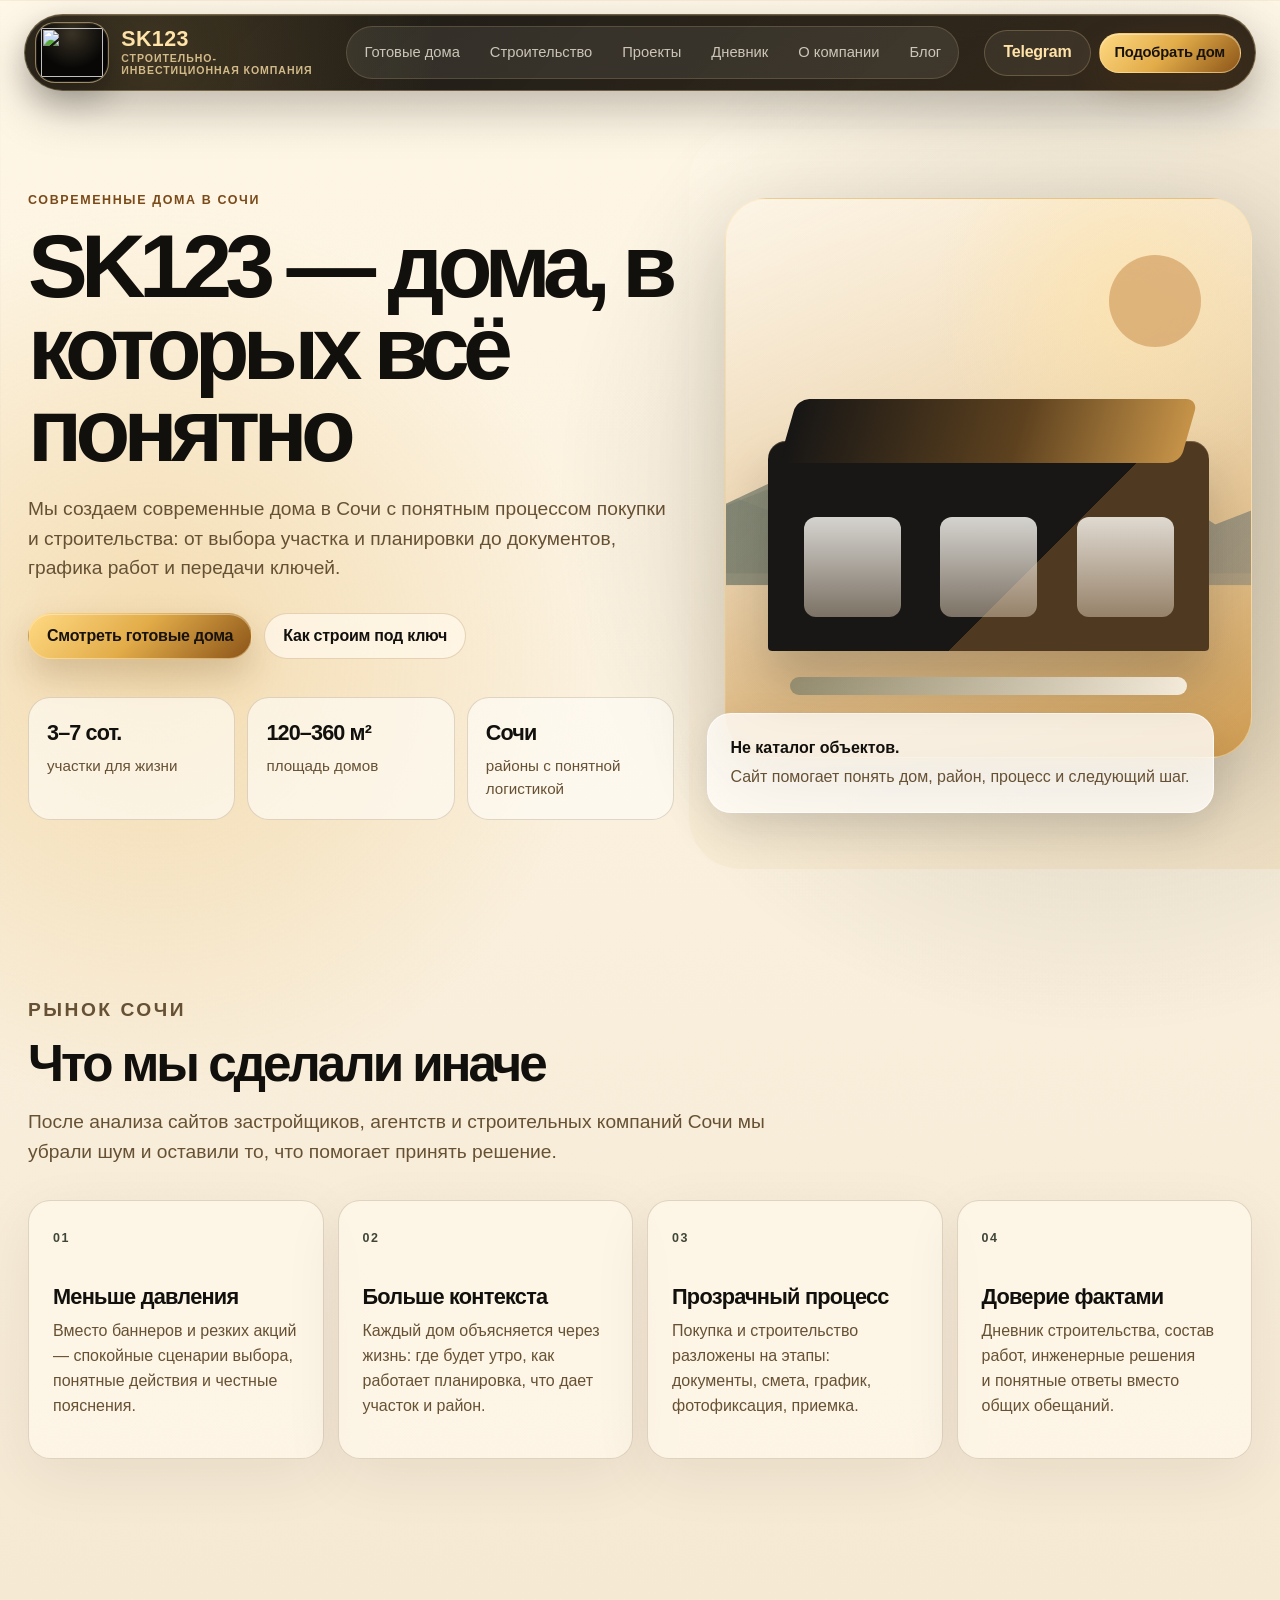
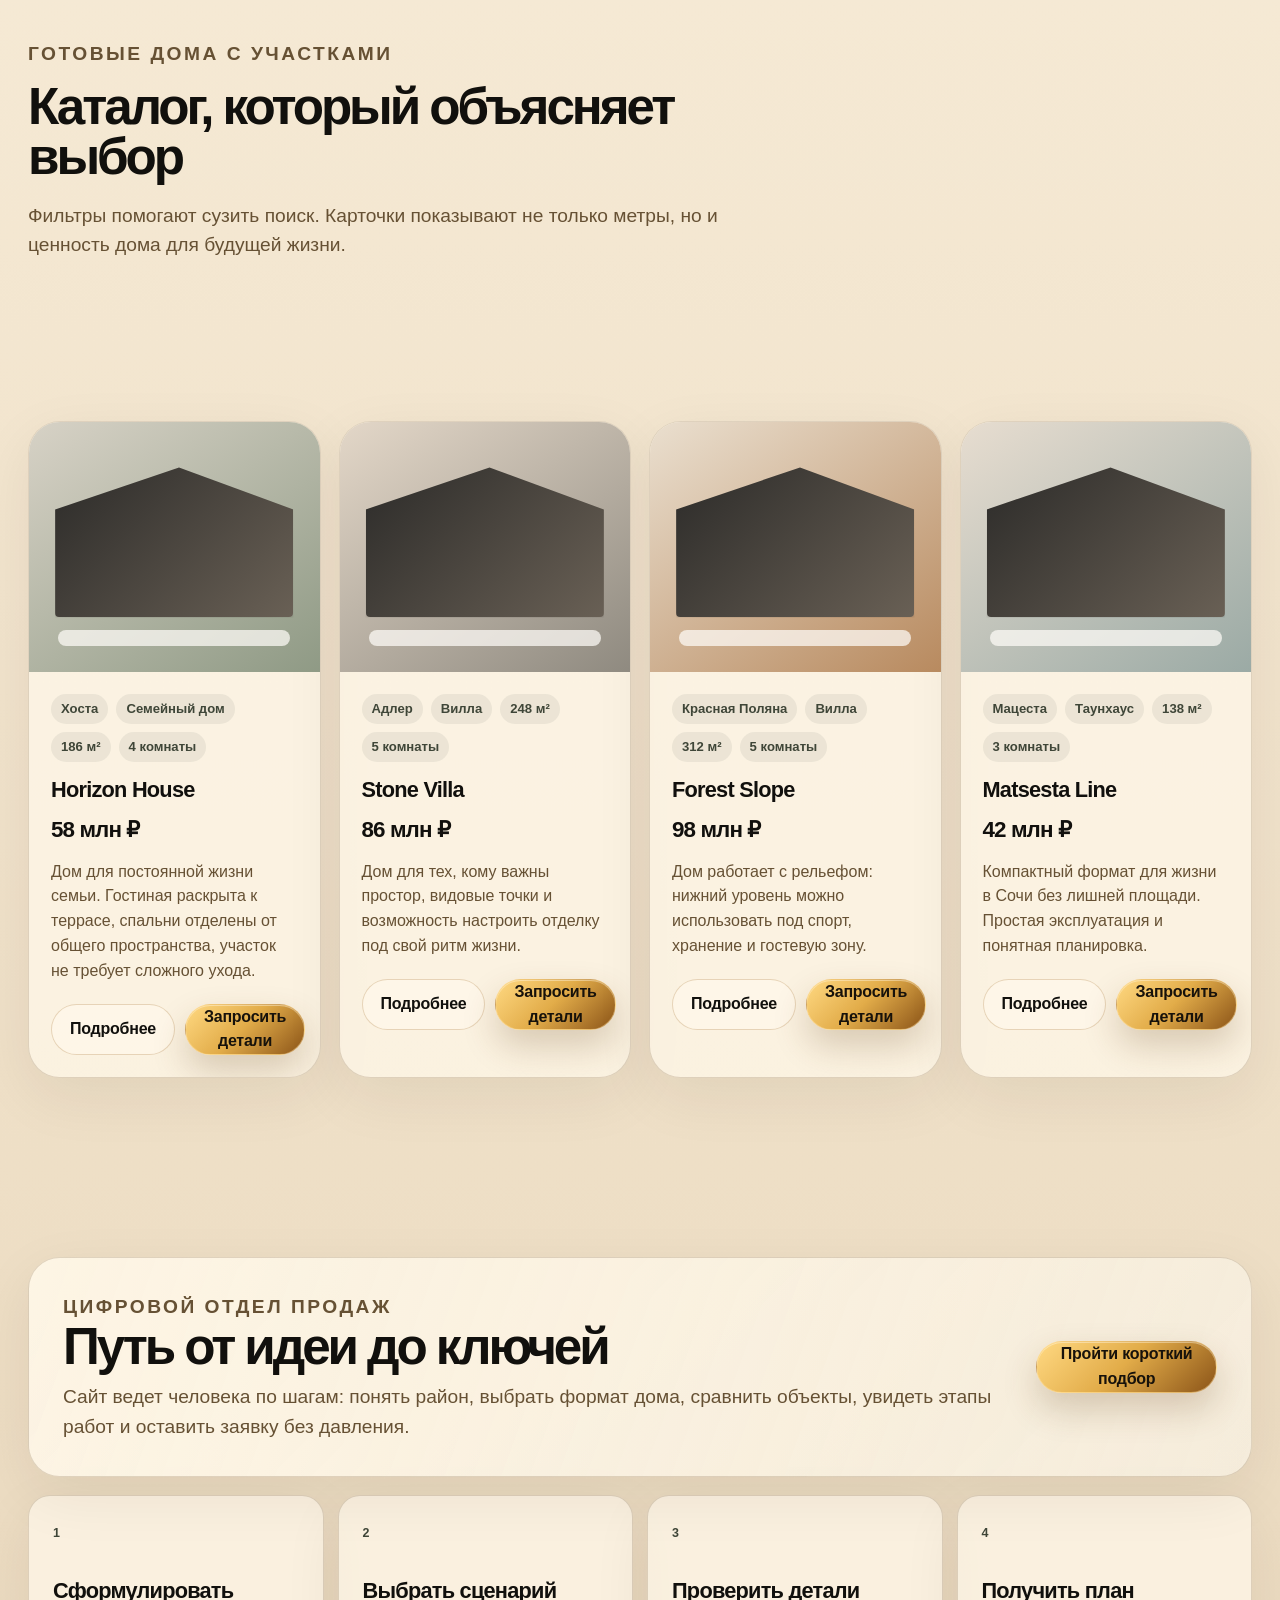
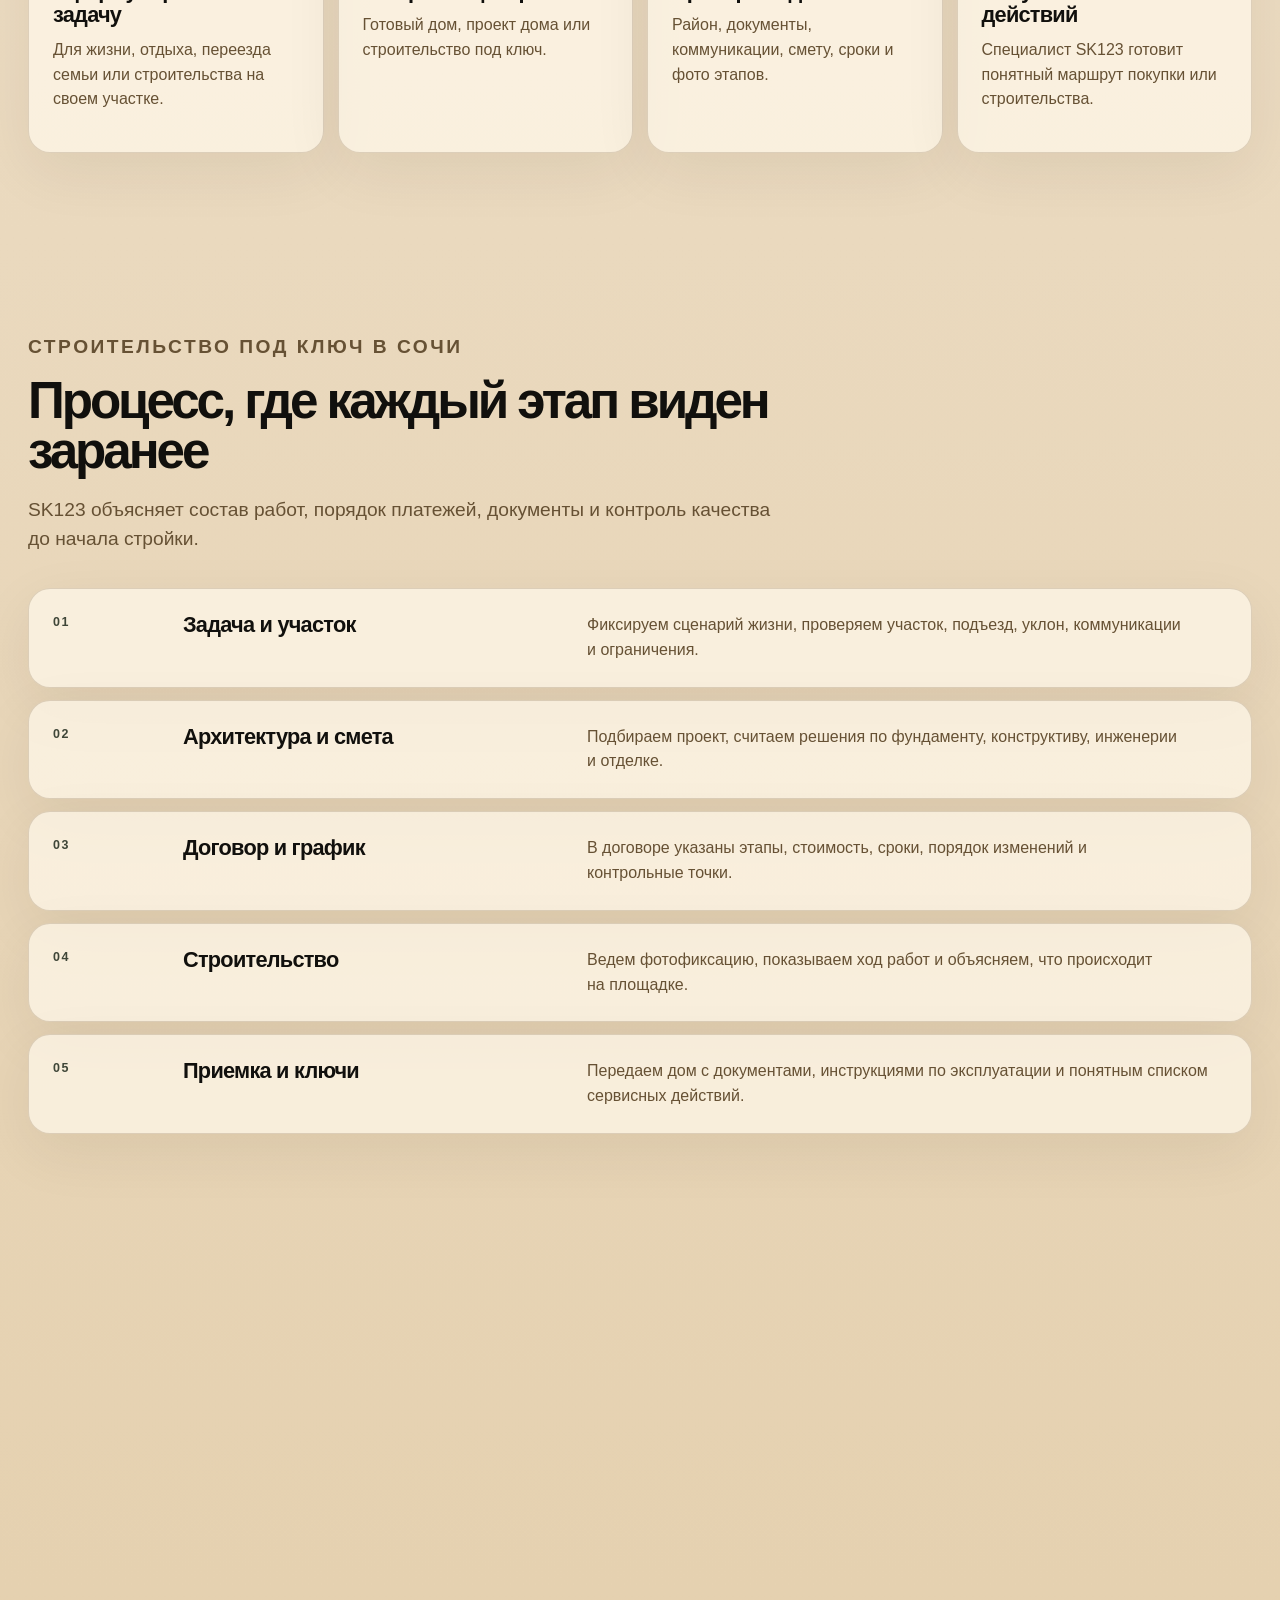
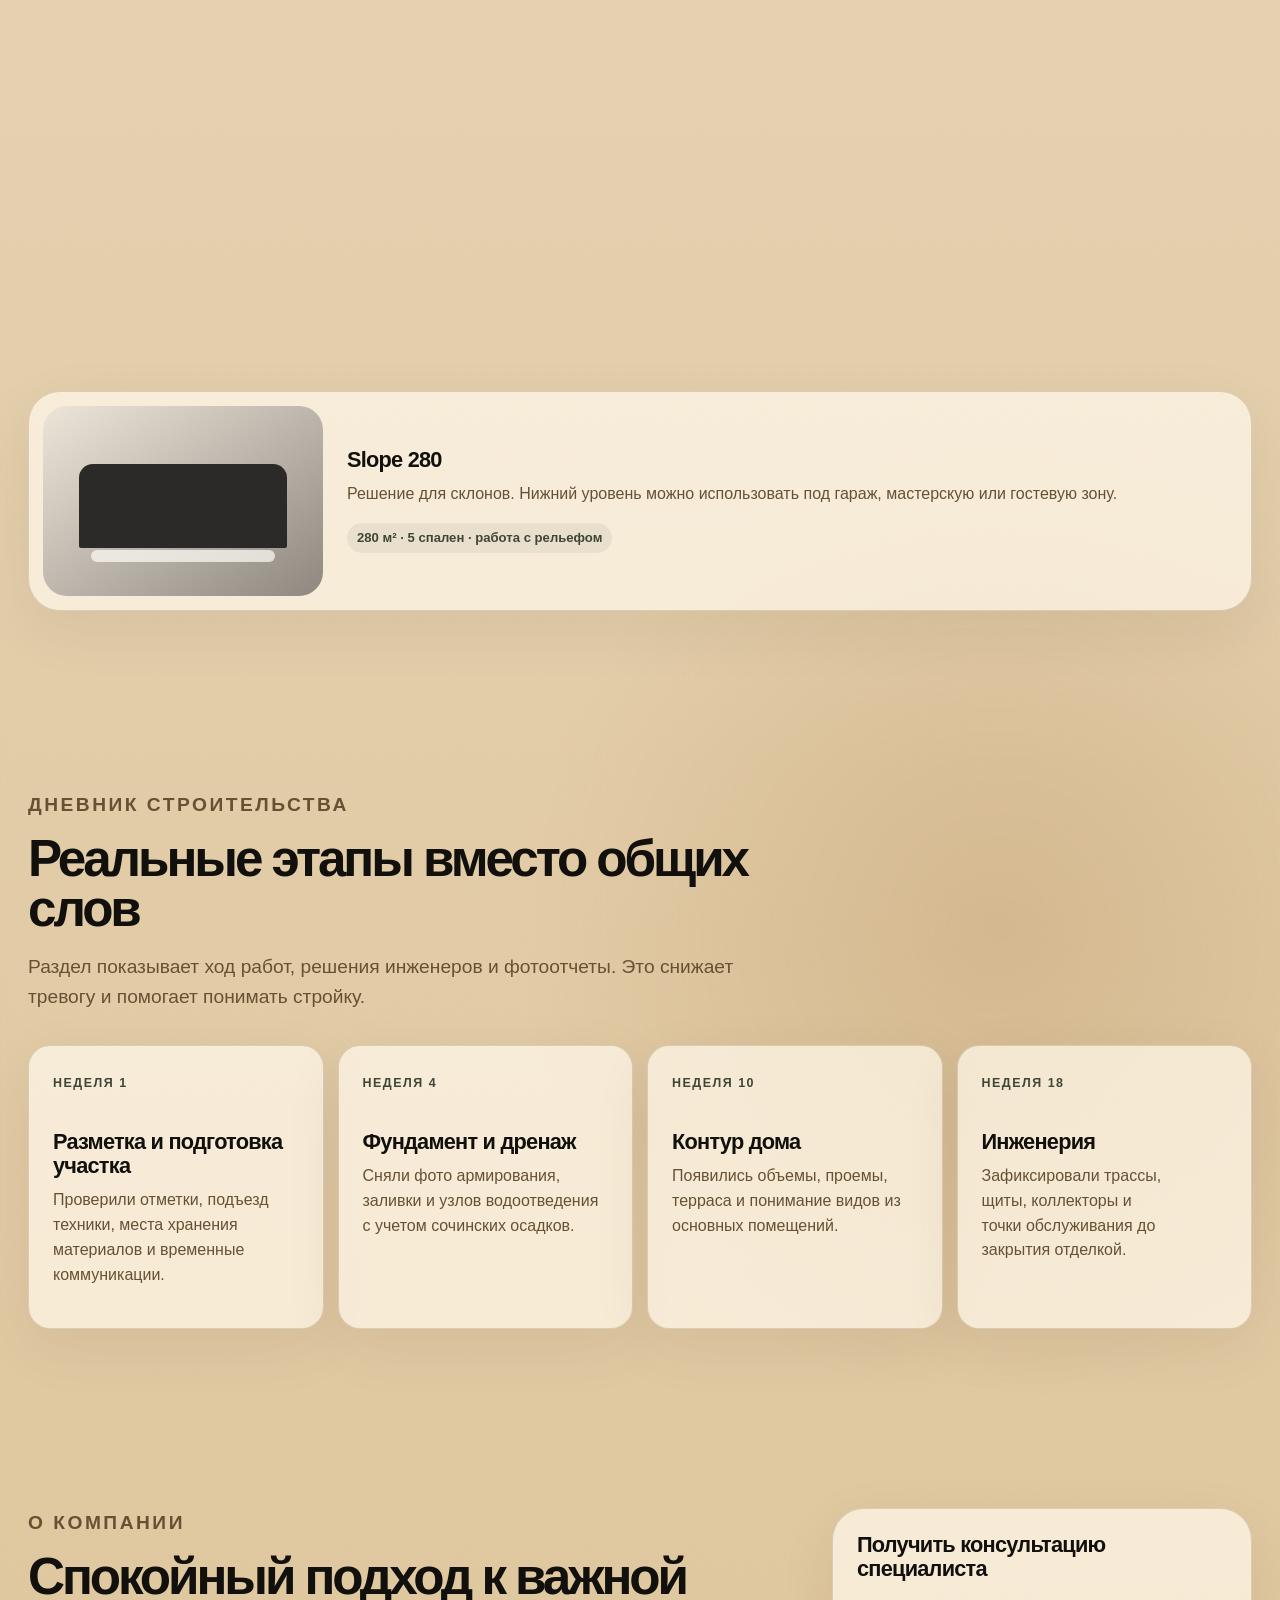
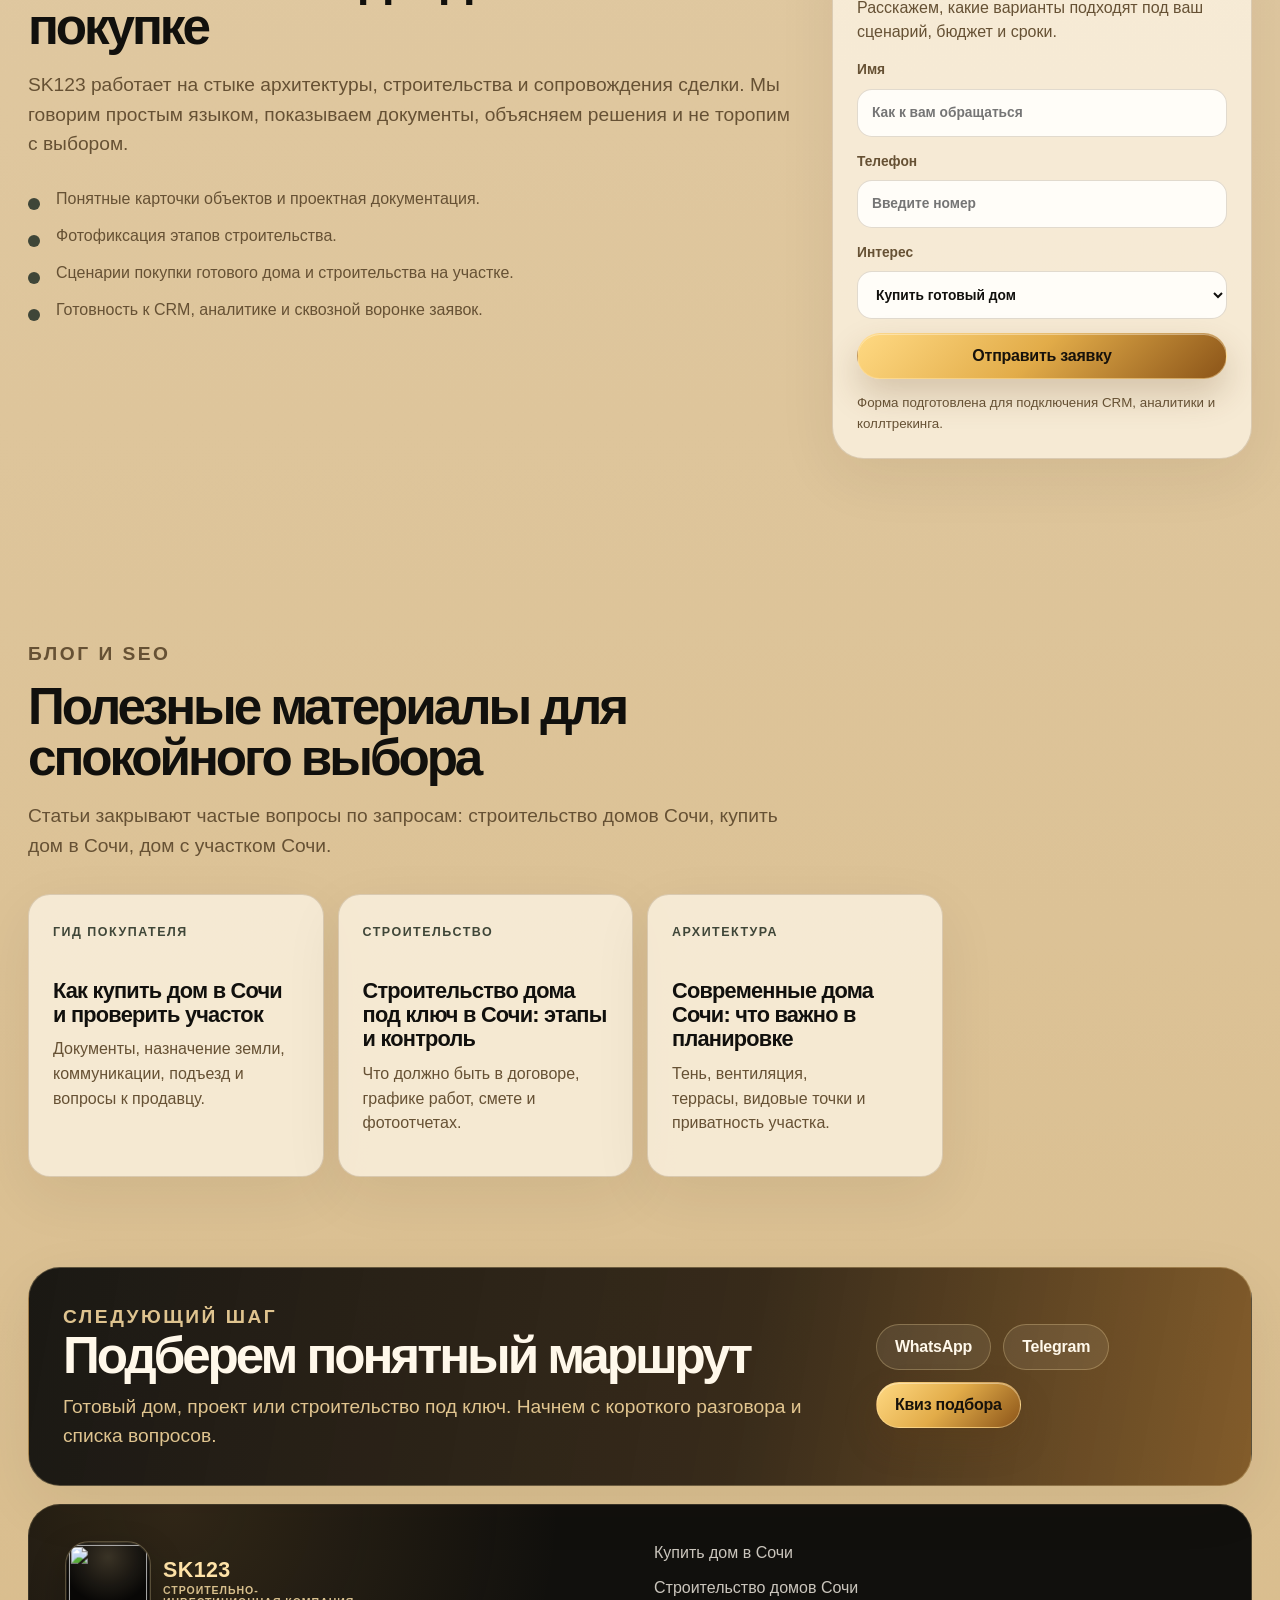
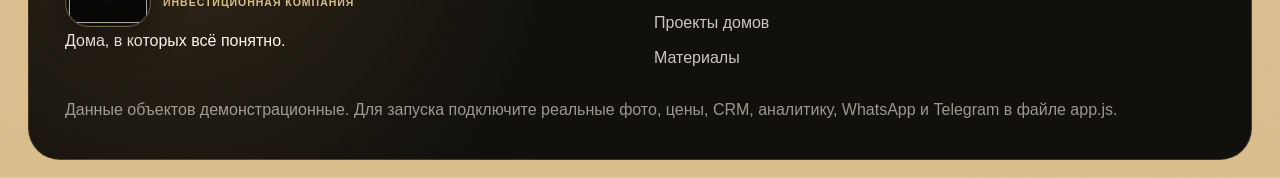
==== index.html @ 0e8cb78a "Add files via upload" ====
<!doctype html>
<html lang="ru">
<head>
  <meta charset="utf-8">
  <meta name="viewport" content="width=device-width, initial-scale=1">
  <title>SK123 — современные дома в Сочи, готовые дома с участками и строительство под ключ</title>
  <meta name="description" content="SK123 создает современные дома в Сочи с понятным процессом покупки и строительства. Готовые дома с участками, строительство домов под ключ, проекты домов и дневник строительства.">
  <meta name="keywords" content="строительство домов Сочи, купить дом в Сочи, дом с участком Сочи, строительство дома под ключ Сочи, современные дома Сочи">
  <meta name="robots" content="index, follow">
  <meta property="og:title" content="SK123 — дома, в которых всё понятно">
  <meta property="og:description" content="Современные дома в Сочи. Понятный выбор, спокойная покупка, прозрачное строительство.">
  <meta property="og:type" content="website">
  <meta name="theme-color" content="#f4f0e9">
  <link rel="stylesheet" href="./styles.css">
  <script type="application/ld+json">
    {
      "@context": "https://schema.org",
      "@type": "HomeAndConstructionBusiness",
      "name": "SK123",
      "description": "Современные дома в Сочи, готовые дома с участками и строительство под ключ.",
      "areaServed": "Сочи",
      "serviceType": ["строительство домов под ключ", "продажа готовых домов", "проектирование домов"],
      "url": ""
    }
  </script>
</head>
<body>
  <a class="skip-link" href="#main">Перейти к содержанию</a>

  <header class="site-header" data-elevate>
    <a class="brand" href="#top" aria-label="SK123 главная">
      <span class="brand-logo-wrap" aria-hidden="true">
        <img class="brand-logo" src="./assets/sk123-brand-logo.jpg" alt="">
      </span>
      <span class="brand-copy">
        <span class="brand-name">SK123</span>
        <span class="brand-text">Строительно-инвестиционная компания</span>
      </span>
    </a>
    <nav class="main-nav" aria-label="Главная навигация">
      <a href="#catalog">Готовые дома</a>
      <a href="#build">Строительство</a>
      <a href="#projects">Проекты</a>
      <a href="#diary">Дневник</a>
      <a href="#about">О компании</a>
      <a href="#blog">Блог</a>
    </nav>
    <div class="header-actions">
      <button class="ghost-btn" data-contact="telegram" type="button">Telegram</button>
      <button class="primary-btn small" data-open-quiz type="button">Подобрать дом</button>
      <button class="menu-btn" type="button" aria-label="Открыть меню" aria-expanded="false">Меню</button>
    </div>
  </header>

  <main id="main">
    <section class="hero" id="top">
      <div class="hero-copy reveal">
        <p class="eyebrow">Современные дома в Сочи</p>
        <h1>SK123 — дома, в которых всё понятно</h1>
        <p class="hero-lead">Мы создаем современные дома в Сочи с понятным процессом покупки и строительства: от выбора участка и планировки до документов, графика работ и передачи ключей.</p>
        <div class="hero-actions">
          <a class="primary-btn" href="#catalog">Смотреть готовые дома</a>
          <a class="secondary-btn" href="#build">Как строим под ключ</a>
        </div>
        <dl class="hero-facts" aria-label="Ключевые факты">
          <div><dt>3–7 сот.</dt><dd>участки для жизни</dd></div>
          <div><dt>120–360 м²</dt><dd>площадь домов</dd></div>
          <div><dt>Сочи</dt><dd>районы с понятной логистикой</dd></div>
        </dl>
      </div>
      <div class="hero-visual reveal" aria-label="Архитектурный образ современного дома в Сочи">
        <div class="visual-card visual-main">
          <div class="sun"></div>
          <div class="mountains"></div>
          <div class="house-shape">
            <span></span><span></span><span></span>
          </div>
          <div class="pool-line"></div>
        </div>
        <div class="visual-note">
          <strong>Не каталог объектов.</strong>
          <span>Сайт помогает понять дом, район, процесс и следующий шаг.</span>
        </div>
      </div>
    </section>

    <section class="section insight-section" aria-labelledby="insight-title">
      <div class="section-head reveal">
        <p class="eyebrow">Рынок Сочи</p>
        <h2 id="insight-title">Что мы сделали иначе</h2>
        <p>После анализа сайтов застройщиков, агентств и строительных компаний Сочи мы убрали шум и оставили то, что помогает принять решение.</p>
      </div>
      <div class="insight-grid">
        <article class="insight-card reveal">
          <span>01</span>
          <h3>Меньше давления</h3>
          <p>Вместо баннеров и резких акций — спокойные сценарии выбора, понятные действия и честные пояснения.</p>
        </article>
        <article class="insight-card reveal">
          <span>02</span>
          <h3>Больше контекста</h3>
          <p>Каждый дом объясняется через жизнь: где будет утро, как работает планировка, что дает участок и район.</p>
        </article>
        <article class="insight-card reveal">
          <span>03</span>
          <h3>Прозрачный процесс</h3>
          <p>Покупка и строительство разложены на этапы: документы, смета, график, фотофиксация, приемка.</p>
        </article>
        <article class="insight-card reveal">
          <span>04</span>
          <h3>Доверие фактами</h3>
          <p>Дневник строительства, состав работ, инженерные решения и понятные ответы вместо общих обещаний.</p>
        </article>
      </div>
    </section>

    <section class="section catalog-section" id="catalog" aria-labelledby="catalog-title">
      <div class="section-head reveal">
        <p class="eyebrow">Готовые дома с участками</p>
        <h2 id="catalog-title">Каталог, который объясняет выбор</h2>
        <p>Фильтры помогают сузить поиск. Карточки показывают не только метры, но и ценность дома для будущей жизни.</p>
      </div>

      <form class="filters reveal" id="filters" aria-label="Фильтры каталога">
        <label>
          Цена до
          <select name="price">
            <option value="999">Любая</option>
            <option value="45">45 млн ₽</option>
            <option value="70">70 млн ₽</option>
            <option value="100">100 млн ₽</option>
          </select>
        </label>
        <label>
          Площадь от
          <select name="area">
            <option value="0">Любая</option>
            <option value="120">120 м²</option>
            <option value="180">180 м²</option>
            <option value="240">240 м²</option>
          </select>
        </label>
        <label>
          Район
          <select name="district">
            <option value="all">Все районы</option>
            <option value="Хоста">Хоста</option>
            <option value="Адлер">Адлер</option>
            <option value="Красная Поляна">Красная Поляна</option>
            <option value="Мацеста">Мацеста</option>
          </select>
        </label>
        <label>
          Комнаты
          <select name="rooms">
            <option value="0">Любое число</option>
            <option value="3">3+</option>
            <option value="4">4+</option>
            <option value="5">5+</option>
          </select>
        </label>
        <label>
          Тип дома
          <select name="type">
            <option value="all">Любой</option>
            <option value="Вилла">Вилла</option>
            <option value="Семейный дом">Семейный дом</option>
            <option value="Таунхаус">Таунхаус</option>
          </select>
        </label>
      </form>

      <div class="catalog-grid" id="catalogGrid" aria-live="polite"></div>
    </section>

    <section class="section path-section" aria-labelledby="path-title">
      <div class="path-panel reveal">
        <div>
          <p class="eyebrow">Цифровой отдел продаж</p>
          <h2 id="path-title">Путь от идеи до ключей</h2>
          <p>Сайт ведет человека по шагам: понять район, выбрать формат дома, сравнить объекты, увидеть этапы работ и оставить заявку без давления.</p>
        </div>
        <button class="primary-btn" data-open-quiz type="button">Пройти короткий подбор</button>
      </div>
      <div class="path-steps">
        <article class="step-card reveal"><span>1</span><h3>Сформулировать задачу</h3><p>Для жизни, отдыха, переезда семьи или строительства на своем участке.</p></article>
        <article class="step-card reveal"><span>2</span><h3>Выбрать сценарий</h3><p>Готовый дом, проект дома или строительство под ключ.</p></article>
        <article class="step-card reveal"><span>3</span><h3>Проверить детали</h3><p>Район, документы, коммуникации, смету, сроки и фото этапов.</p></article>
        <article class="step-card reveal"><span>4</span><h3>Получить план действий</h3><p>Специалист SK123 готовит понятный маршрут покупки или строительства.</p></article>
      </div>
    </section>

    <section class="section build-section" id="build" aria-labelledby="build-title">
      <div class="section-head reveal">
        <p class="eyebrow">Строительство под ключ в Сочи</p>
        <h2 id="build-title">Процесс, где каждый этап виден заранее</h2>
        <p>SK123 объясняет состав работ, порядок платежей, документы и контроль качества до начала стройки.</p>
      </div>
      <div class="timeline">
        <article class="timeline-item reveal"><span>01</span><h3>Задача и участок</h3><p>Фиксируем сценарий жизни, проверяем участок, подъезд, уклон, коммуникации и ограничения.</p></article>
        <article class="timeline-item reveal"><span>02</span><h3>Архитектура и смета</h3><p>Подбираем проект, считаем решения по фундаменту, конструктиву, инженерии и отделке.</p></article>
        <article class="timeline-item reveal"><span>03</span><h3>Договор и график</h3><p>В договоре указаны этапы, стоимость, сроки, порядок изменений и контрольные точки.</p></article>
        <article class="timeline-item reveal"><span>04</span><h3>Строительство</h3><p>Ведем фотофиксацию, показываем ход работ и объясняем, что происходит на площадке.</p></article>
        <article class="timeline-item reveal"><span>05</span><h3>Приемка и ключи</h3><p>Передаем дом с документами, инструкциями по эксплуатации и понятным списком сервисных действий.</p></article>
      </div>
    </section>

    <section class="section projects-section" id="projects" aria-labelledby="projects-title">
      <div class="section-head reveal">
        <p class="eyebrow">Проекты домов</p>
        <h2 id="projects-title">Архитектура для климата Сочи</h2>
        <p>Планировки учитывают солнце, влажность, рельеф, приватность и связь дома с участком.</p>
      </div>
      <div class="project-grid">
        <article class="project-card reveal">
          <div class="project-visual linear-house"></div>
          <div><h3>Linear 160</h3><p>Одноэтажный дом для участка с мягким рельефом. Терраса объединяет кухню, гостиную и сад.</p><span>160 м² · 3 спальни · плоская кровля</span></div>
        </article>
        <article class="project-card reveal">
          <div class="project-visual terrace-house"></div>
          <div><h3>Terrace 220</h3><p>Дом с выразительной террасой и вторым светом. Подходит для семьи и приема гостей.</p><span>220 м² · 4 спальни · панорамное остекление</span></div>
        </article>
        <article class="project-card reveal">
          <div class="project-visual slope-house"></div>
          <div><h3>Slope 280</h3><p>Решение для склонов. Нижний уровень можно использовать под гараж, мастерскую или гостевую зону.</p><span>280 м² · 5 спален · работа с рельефом</span></div>
        </article>
      </div>
    </section>

    <section class="section diary-section" id="diary" aria-labelledby="diary-title">
      <div class="section-head reveal">
        <p class="eyebrow">Дневник строительства</p>
        <h2 id="diary-title">Реальные этапы вместо общих слов</h2>
        <p>Раздел показывает ход работ, решения инженеров и фотоотчеты. Это снижает тревогу и помогает понимать стройку.</p>
      </div>
      <div class="diary-grid">
        <article class="diary-card reveal"><span>Неделя 1</span><h3>Разметка и подготовка участка</h3><p>Проверили отметки, подъезд техники, места хранения материалов и временные коммуникации.</p></article>
        <article class="diary-card reveal"><span>Неделя 4</span><h3>Фундамент и дренаж</h3><p>Сняли фото армирования, заливки и узлов водоотведения с учетом сочинских осадков.</p></article>
        <article class="diary-card reveal"><span>Неделя 10</span><h3>Контур дома</h3><p>Появились объемы, проемы, терраса и понимание видов из основных помещений.</p></article>
        <article class="diary-card reveal"><span>Неделя 18</span><h3>Инженерия</h3><p>Зафиксировали трассы, щиты, коллекторы и точки обслуживания до закрытия отделкой.</p></article>
      </div>
    </section>

    <section class="section about-section" id="about" aria-labelledby="about-title">
      <div class="about-copy reveal">
        <p class="eyebrow">О компании</p>
        <h2 id="about-title">Спокойный подход к важной покупке</h2>
        <p>SK123 работает на стыке архитектуры, строительства и сопровождения сделки. Мы говорим простым языком, показываем документы, объясняем решения и не торопим с выбором.</p>
        <ul class="trust-list">
          <li>Понятные карточки объектов и проектная документация.</li>
          <li>Фотофиксация этапов строительства.</li>
          <li>Сценарии покупки готового дома и строительства на участке.</li>
          <li>Готовность к CRM, аналитике и сквозной воронке заявок.</li>
        </ul>
      </div>
      <form class="lead-form reveal" id="leadForm" aria-label="Заявка на консультацию">
        <h3>Получить консультацию специалиста</h3>
        <p>Расскажем, какие варианты подходят под ваш сценарий, бюджет и сроки.</p>
        <label>Имя<input name="name" type="text" placeholder="Как к вам обращаться" required></label>
        <label>Телефон<input name="phone" type="tel" placeholder="Введите номер" required></label>
        <label>Интерес<select name="interest"><option>Купить готовый дом</option><option>Построить дом под ключ</option><option>Подобрать проект</option><option>Проверить участок</option></select></label>
        <button class="primary-btn" type="submit">Отправить заявку</button>
        <small>Форма подготовлена для подключения CRM, аналитики и коллтрекинга.</small>
      </form>
    </section>

    <section class="section blog-section" id="blog" aria-labelledby="blog-title">
      <div class="section-head reveal">
        <p class="eyebrow">Блог и SEO</p>
        <h2 id="blog-title">Полезные материалы для спокойного выбора</h2>
        <p>Статьи закрывают частые вопросы по запросам: строительство домов Сочи, купить дом в Сочи, дом с участком Сочи.</p>
      </div>
      <div class="blog-grid">
        <article class="blog-card reveal"><span>Гид покупателя</span><h3>Как купить дом в Сочи и проверить участок</h3><p>Документы, назначение земли, коммуникации, подъезд и вопросы к продавцу.</p></article>
        <article class="blog-card reveal"><span>Строительство</span><h3>Строительство дома под ключ в Сочи: этапы и контроль</h3><p>Что должно быть в договоре, графике работ, смете и фотоотчетах.</p></article>
        <article class="blog-card reveal"><span>Архитектура</span><h3>Современные дома Сочи: что важно в планировке</h3><p>Тень, вентиляция, террасы, видовые точки и приватность участка.</p></article>
      </div>
    </section>

    <section class="section contact-strip reveal" aria-labelledby="contact-title">
      <div>
        <p class="eyebrow">Следующий шаг</p>
        <h2 id="contact-title">Подберем понятный маршрут</h2>
        <p>Готовый дом, проект или строительство под ключ. Начнем с короткого разговора и списка вопросов.</p>
      </div>
      <div class="messenger-actions">
        <button class="secondary-btn" data-contact="whatsapp" type="button">WhatsApp</button>
        <button class="secondary-btn" data-contact="telegram" type="button">Telegram</button>
        <button class="primary-btn" data-open-quiz type="button">Квиз подбора</button>
      </div>
    </section>
  </main>

  <footer class="site-footer">
    <div>
      <a class="brand footer-brand" href="#top" aria-label="SK123 главная">
        <span class="brand-logo-wrap" aria-hidden="true">
          <img class="brand-logo" src="./assets/sk123-brand-logo.jpg" alt="">
        </span>
        <span class="brand-copy">
          <span class="brand-name">SK123</span>
          <span class="brand-text">Строительно-инвестиционная компания</span>
        </span>
      </a>
      <p>Дома, в которых всё понятно.</p>
    </div>
    <div class="footer-links">
      <a href="#catalog">Купить дом в Сочи</a>
      <a href="#build">Строительство домов Сочи</a>
      <a href="#projects">Проекты домов</a>
      <a href="#blog">Материалы</a>
    </div>
    <p class="footer-note">Данные объектов демонстрационные. Для запуска подключите реальные фото, цены, CRM, аналитику, WhatsApp и Telegram в файле app.js.</p>
  </footer>

  <dialog class="house-dialog" id="houseDialog" aria-labelledby="dialogTitle">
    <button class="dialog-close" type="button" aria-label="Закрыть">×</button>
    <div id="houseDetails"></div>
  </dialog>

  <dialog class="quiz-dialog" id="quizDialog" aria-labelledby="quizTitle">
    <button class="dialog-close" type="button" aria-label="Закрыть">×</button>
    <form id="quizForm" class="quiz-form">
      <p class="eyebrow">Квиз подбора</p>
      <h2 id="quizTitle">Подберем понятный вариант</h2>
      <label>Что рассматриваете?<select name="scenario"><option>Готовый дом</option><option>Строительство под ключ</option><option>Проект дома</option><option>Пока изучаю рынок</option></select></label>
      <label>Район<select name="district"><option>Хоста</option><option>Адлер</option><option>Красная Поляна</option><option>Мацеста</option><option>Нужна рекомендация</option></select></label>
      <label>Бюджет<select name="budget"><option>До 45 млн ₽</option><option>45–70 млн ₽</option><option>70–100 млн ₽</option><option>Нужно рассчитать</option></select></label>
      <label>Контакт<input name="contact" type="text" placeholder="Телефон или мессенджер" required></label>
      <button class="primary-btn" type="submit">Получить подборку</button>
      <small>Заявка может уходить в CRM и аналитику как событие quiz_submit.</small>
    </form>
  </dialog>

  <div class="toast" id="toast" role="status" aria-live="polite"></div>
  <script src="./app.js"></script>
</body>
</html>
---- styles.css ----
:root {
  --bg: #ead9be;
  --paper: #fff9ee;
  --paper-2: #f0d5a3;
  --graphite: #11100d;
  --muted: #665134;
  --line: rgba(91, 58, 18, 0.18);
  --gold: #e2ac49;
  --gold-deep: #8b5418;
  --gold-soft: #ffe3a8;
  --wood: #7a4a19;
  --stone: #665f54;
  --moss: #3f4638;
  --sand: #c79c61;
  --shadow: 0 28px 80px rgba(16, 15, 13, 0.18);
  --radius-xl: 32px;
  --radius-lg: 22px;
  --radius-md: 16px;
  --max: 1180px;
}

* { box-sizing: border-box; }

html {
  scroll-behavior: smooth;
}

img,
svg {
  max-width: 100%;
}

body {
  margin: 0;
  overflow-x: hidden;
  -webkit-text-size-adjust: 100%;
  text-size-adjust: 100%;
  font-family: Inter, Manrope, -apple-system, BlinkMacSystemFont, "Segoe UI", sans-serif;
  background:
    radial-gradient(circle at 12% 8%, rgba(226, 172, 73, 0.32), transparent 28rem),
    radial-gradient(circle at 86% 6%, rgba(16, 15, 13, 0.20), transparent 34rem),
    radial-gradient(circle at 78% 70%, rgba(139, 84, 24, 0.16), transparent 30rem),
    linear-gradient(180deg, #fff7e7 0%, var(--bg) 42%, #d9bd8d 100%);
  color: var(--graphite);
  line-height: 1.55;
}

body.menu-open { overflow: hidden; }

a {
  color: inherit;
  text-decoration: none;
}

button, input, select {
  font: inherit;
}

button { cursor: pointer; }

.skip-link {
  position: fixed;
  left: 16px;
  top: -64px;
  z-index: 100;
  background: var(--graphite);
  color: white;
  padding: 12px 16px;
  border-radius: 999px;
  transition: top 0.2s ease;
}

.skip-link:focus { top: 16px; }

.site-header {
  position: sticky;
  top: 0;
  z-index: 50;
  display: flex;
  align-items: center;
  justify-content: space-between;
  gap: 20px;
  width: min(calc(100% - 28px), 1240px);
  margin: 14px auto 0;
  padding: 7px 14px 7px 10px;
  border: 1px solid rgba(255, 224, 163, 0.32);
  border-radius: 999px;
  background:
    radial-gradient(circle at 10% 50%, rgba(215, 168, 79, 0.18), transparent 18rem),
    linear-gradient(135deg, rgba(16, 15, 13, 0.96), rgba(38, 27, 13, 0.93));
  backdrop-filter: blur(22px);
  box-shadow: 0 18px 48px rgba(16, 15, 13, 0.26), inset 0 1px 0 rgba(255, 224, 163, 0.14);
}

.brand {
  display: inline-flex;
  align-items: center;
  gap: 12px;
  min-width: 0;
  flex: 0 1 auto;
  font-weight: 760;
  letter-spacing: -0.02em;
}

.brand-logo-wrap {
  position: relative;
  display: grid;
  place-items: center;
  flex: 0 0 auto;
  width: clamp(64px, 5.8vw, 82px);
  height: clamp(52px, 4.8vw, 62px);
  overflow: hidden;
  border: 1px solid rgba(255, 224, 163, 0.56);
  border-radius: 20px;
  background:
    radial-gradient(circle at 50% 18%, rgba(255, 224, 163, 0.2), transparent 58%),
    #080706;
  box-shadow: 0 14px 34px rgba(0, 0, 0, 0.28), inset 0 0 0 1px rgba(255, 224, 163, 0.1);
}

.brand-logo {
  display: block;
  width: 100%;
  height: 100%;
  padding: 5px;
  object-fit: contain;
  object-position: center;
}

.brand-copy {
  display: grid;
  gap: 2px;
  min-width: 0;
}

.brand-name {
  color: #ffe3a8;
  font-size: clamp(1.08rem, 1.8vw, 1.34rem);
  font-weight: 830;
  line-height: 1;
  letter-spacing: 0.02em;
}

.brand-text {
  max-width: 200px;
  color: rgba(255, 227, 168, 0.78);
  font-size: 0.66rem;
  font-weight: 760;
  letter-spacing: 0.09em;
  line-height: 1.16;
  text-transform: uppercase;
}

.main-nav {
  display: flex;
  align-items: center;
  gap: 4px;
  padding: 4px;
  border: 1px solid rgba(255, 224, 163, 0.16);
  border-radius: 999px;
  background: rgba(255, 248, 234, 0.08);
}

.main-nav a {
  padding: 10px 13px;
  border-radius: 999px;
  color: rgba(255, 248, 234, 0.74);
  font-size: 0.92rem;
  transition: 0.2s ease;
}

.main-nav a:hover,
.main-nav a:focus-visible {
  background: linear-gradient(135deg, var(--gold), var(--gold-deep));
  color: #17120b;
  outline: none;
}

.header-actions {
  display: flex;
  align-items: center;
  gap: 8px;
}

.primary-btn,
.secondary-btn,
.ghost-btn,
.menu-btn {
  display: inline-flex;
  align-items: center;
  justify-content: center;
  gap: 8px;
  min-height: 46px;
  padding: 0 18px;
  border: 1px solid transparent;
  border-radius: 999px;
  font-weight: 680;
  letter-spacing: -0.015em;
  transition: transform 0.22s ease, box-shadow 0.22s ease, background 0.22s ease, color 0.22s ease;
}

.primary-btn,
.secondary-btn,
.ghost-btn,
.menu-btn,
.main-nav a,
.dialog-close {
  -webkit-tap-highlight-color: transparent;
}

.primary-btn {
  background: linear-gradient(135deg, #ffd982, var(--gold) 48%, var(--gold-deep));
  color: #17120b;
  border-color: rgba(255, 224, 163, 0.46);
  box-shadow: 0 16px 34px rgba(94, 59, 16, 0.22), inset 0 1px 0 rgba(255, 248, 234, 0.42);
}

.primary-btn:hover,
.secondary-btn:hover,
.ghost-btn:hover,
.menu-btn:hover {
  transform: translateY(-2px);
}

.primary-btn.small {
  min-height: 40px;
  padding-inline: 15px;
  font-size: 0.92rem;
}

.secondary-btn {
  background: rgba(255, 248, 234, 0.78);
  color: var(--graphite);
  border-color: rgba(155, 102, 30, 0.24);
}

.ghost-btn,
.menu-btn {
  background: rgba(255, 248, 234, 0.06);
  border-color: rgba(255, 224, 163, 0.22);
  color: var(--gold-soft);
}

.menu-btn { display: none; }

.hero {
  position: relative;
  display: grid;
  grid-template-columns: minmax(0, 1.05fr) minmax(360px, 0.86fr);
  gap: clamp(28px, 4vw, 56px);
  align-items: center;
  width: min(calc(100% - 32px), var(--max));
  min-height: calc(100svh - 86px);
  margin: 0 auto;
  padding: 78px 0 64px;
}

.hero::before {
  content: "";
  position: absolute;
  right: min(3vw, 42px);
  top: 18px;
  width: min(58vw, 620px);
  aspect-ratio: 1;
  background: url("./assets/sk123-bull.png") center / contain no-repeat;
  opacity: 0.12;
  filter: sepia(0.38) saturate(1.25) drop-shadow(0 36px 76px rgba(116, 73, 21, 0.24));
  mix-blend-mode: multiply;
  pointer-events: none;
}

.hero::after {
  content: "";
  position: absolute;
  inset: 38px max(-6vw, -80px) 36px auto;
  width: min(52vw, 640px);
  border-radius: 52px;
  background: linear-gradient(135deg, rgba(255, 248, 234, 0.32), rgba(215, 166, 74, 0.14));
  pointer-events: none;
}

.hero > * {
  position: relative;
  z-index: 1;
}

.eyebrow {
  margin: 0 0 14px;
  color: var(--wood);
  font-size: 0.78rem;
  font-weight: 780;
  letter-spacing: 0.13em;
  text-transform: uppercase;
}

h1, h2, h3, p {
  margin-top: 0;
  overflow-wrap: anywhere;
}

p { text-wrap: pretty; }

h1 {
  max-width: 760px;
  margin-bottom: 22px;
  font-size: clamp(3rem, 7vw, 7.2rem);
  line-height: 0.92;
  letter-spacing: -0.075em;
}

h2 {
  margin-bottom: 18px;
  font-size: clamp(2rem, 4vw, 4.2rem);
  line-height: 0.98;
  letter-spacing: -0.06em;
}

h3 {
  margin-bottom: 10px;
  font-size: clamp(1.16rem, 1.7vw, 1.42rem);
  line-height: 1.12;
  letter-spacing: -0.035em;
}

.hero-lead,
.section-head p,
.path-panel p,
.about-copy p,
.contact-strip p {
  color: var(--muted);
  font-size: clamp(1.05rem, 1.5vw, 1.26rem);
}

.hero-lead {
  max-width: 680px;
  margin-bottom: 30px;
}

.hero-actions,
.messenger-actions {
  display: flex;
  flex-wrap: wrap;
  gap: 12px;
}

.hero-facts {
  display: grid;
  grid-template-columns: repeat(3, minmax(0, 1fr));
  gap: 12px;
  max-width: 720px;
  margin: 38px 0 0;
}

.hero-facts div {
  padding: 18px;
  border: 1px solid var(--line);
  border-radius: var(--radius-lg);
  background: rgba(255, 253, 248, 0.62);
}

.hero-facts dt {
  margin-bottom: 4px;
  font-size: 1.35rem;
  font-weight: 780;
  letter-spacing: -0.04em;
}

.hero-facts dd {
  margin: 0;
  color: var(--muted);
  font-size: 0.95rem;
}

.hero-visual {
  position: relative;
  min-height: clamp(520px, 48vw, 620px);
}

.visual-card {
  position: relative;
  overflow: hidden;
  border: 1px solid rgba(255, 224, 163, 0.52);
  border-radius: 42px;
  background:
    radial-gradient(circle at 76% 18%, rgba(255, 227, 168, 0.62), transparent 12rem),
    linear-gradient(150deg, rgba(255,249,238,0.82), rgba(217,166,74,0.26)),
    linear-gradient(180deg, #f2dfc0, #c99652);
  box-shadow: var(--shadow);
}

.visual-card::before {
  content: "";
  position: absolute;
  right: 12px;
  top: 14px;
  z-index: 1;
  width: min(64%, 330px);
  aspect-ratio: 1;
  background: url("./assets/sk123-bull.png") center / contain no-repeat;
  opacity: 0.2;
  filter: sepia(0.42) saturate(1.3) drop-shadow(0 24px 42px rgba(16, 15, 13, 0.16));
  mix-blend-mode: multiply;
  pointer-events: none;
}

.sun,
.mountains,
.house-shape,
.pool-line {
  z-index: 2;
}

.visual-main {
  height: clamp(500px, 45vw, 560px);
}

.sun {
  position: absolute;
  right: 50px;
  top: 56px;
  width: 92px;
  height: 92px;
  border-radius: 50%;
  background: #d5a266;
  filter: blur(0.2px);
  opacity: 0.72;
}

.mountains,
.mountains::before,
.mountains::after {
  position: absolute;
  left: -10%;
  bottom: 172px;
  width: 120%;
  height: 190px;
  border-radius: 52% 48% 0 0;
  background: linear-gradient(135deg, rgba(100,112,96,0.72), rgba(143,138,128,0.5));
  clip-path: polygon(0 70%, 16% 45%, 28% 63%, 43% 22%, 57% 58%, 70% 34%, 86% 68%, 100% 50%, 100% 100%, 0 100%);
}

.mountains::before {
  content: "";
  left: 8%;
  bottom: 16px;
  opacity: 0.42;
  transform: scale(1.05);
}

.mountains::after {
  content: "";
  left: -4%;
  bottom: -18px;
  opacity: 0.3;
  transform: scale(1.14);
}

.house-shape {
  position: absolute;
  left: 42px;
  right: 42px;
  bottom: 106px;
  height: 210px;
  border-radius: 18px 18px 4px 4px;
  background: linear-gradient(135deg, #181716 0 60%, #4f3920 60%);
  box-shadow: 0 32px 52px rgba(23,22,21,0.22), inset 0 1px 0 rgba(242,214,154,0.24);
}

.house-shape::before {
  content: "";
  position: absolute;
  inset: -42px 20px auto 20px;
  height: 64px;
  background: linear-gradient(90deg, #171615, #5e421f 58%, #c69348);
  transform: skewX(-16deg);
  border-radius: 12px;
}

.house-shape span {
  position: absolute;
  bottom: 34px;
  width: 22%;
  height: 100px;
  border-radius: 12px;
  background: linear-gradient(180deg, rgba(255,253,248,0.82), rgba(216,197,173,0.52));
}

.house-shape span:nth-child(1) { left: 8%; }
.house-shape span:nth-child(2) { left: 39%; }
.house-shape span:nth-child(3) { right: 8%; }

.pool-line {
  position: absolute;
  left: 64px;
  right: 64px;
  bottom: 62px;
  height: 18px;
  border-radius: 999px;
  background: linear-gradient(90deg, rgba(100,112,96,0.55), rgba(255,253,248,0.8));
}

.visual-note {
  position: absolute;
  left: -18px;
  right: 38px;
  bottom: 0;
  display: grid;
  gap: 4px;
  padding: 22px;
  border: 1px solid rgba(255,255,255,0.7);
  border-radius: 24px;
  background: rgba(255,253,248,0.82);
  backdrop-filter: blur(16px);
  box-shadow: 0 18px 44px rgba(37,37,37,0.12);
}

.visual-note span,
.insight-card p,
.step-card p,
.timeline-item p,
.project-card p,
.diary-card p,
.blog-card p,
.house-card p,
.detail-copy p,
.trust-list,
.lead-form p,
.footer-note {
  color: var(--muted);
}

.section {
  width: min(calc(100% - 32px), var(--max));
  margin: 0 auto;
  padding: clamp(64px, 7vw, 96px) 0;
}

.section-head {
  max-width: 760px;
  margin-bottom: 34px;
}

.insight-grid,
.path-steps,
.diary-grid,
.blog-grid {
  display: grid;
  grid-template-columns: repeat(4, minmax(0, 1fr));
  gap: 14px;
}

.insight-card,
.step-card,
.timeline-item,
.diary-card,
.blog-card,
.house-card,
.project-card,
.path-panel,
.lead-form,
.contact-strip {
  border: 1px solid var(--line);
  background: rgba(255, 248, 234, 0.72);
  box-shadow: 0 18px 60px rgba(37, 26, 12, 0.07);
}

.insight-card,
.step-card,
.diary-card,
.blog-card {
  min-height: 230px;
  padding: 24px;
  border-radius: var(--radius-lg);
}

.insight-card span,
.step-card span,
.timeline-item span,
.diary-card span,
.blog-card span {
  display: inline-flex;
  margin-bottom: 36px;
  color: var(--moss);
  font-size: 0.78rem;
  font-weight: 780;
  letter-spacing: 0.12em;
  text-transform: uppercase;
}

.filters {
  display: grid;
  grid-template-columns: repeat(5, minmax(0, 1fr));
  gap: 10px;
  margin-bottom: 24px;
  padding: 12px;
  border: 1px solid var(--line);
  border-radius: 26px;
  background: rgba(255, 253, 248, 0.72);
}

.filters label,
.lead-form label,
.quiz-form label {
  display: grid;
  gap: 8px;
  color: var(--muted);
  font-size: 0.86rem;
  font-weight: 650;
}

.filters select,
.lead-form input,
.lead-form select,
.quiz-form input,
.quiz-form select {
  width: 100%;
  min-height: 48px;
  padding: 0 14px;
  border: 1px solid var(--line);
  border-radius: 15px;
  background: #fffdf8;
  color: var(--graphite);
  outline: none;
}

.filters select:focus,
.lead-form input:focus,
.lead-form select:focus,
.quiz-form input:focus,
.quiz-form select:focus {
  border-color: rgba(100,112,96,0.6);
  box-shadow: 0 0 0 4px rgba(100,112,96,0.12);
}

.catalog-grid {
  display: grid;
  grid-template-columns: repeat(3, minmax(0, 1fr));
  gap: 18px;
}

.house-card {
  overflow: hidden;
  border-radius: var(--radius-xl);
}

.house-image {
  position: relative;
  height: 250px;
  overflow: hidden;
  background: linear-gradient(145deg, var(--paper-2), var(--sand));
}

.house-image::before {
  content: "";
  position: absolute;
  inset: 18% 9% 22% 9%;
  border-radius: 16px 16px 4px 4px;
  background: linear-gradient(135deg, #2c2b29, #696055);
  clip-path: polygon(0 28%, 52% 0, 100% 28%, 100% 100%, 0 100%);
  box-shadow: 0 28px 42px rgba(37,37,37,0.16);
}

.house-image::after {
  content: "";
  position: absolute;
  left: 10%;
  right: 10%;
  bottom: 26px;
  height: 16px;
  border-radius: 999px;
  background: rgba(255,253,248,0.72);
}

.house-image.tone-forest { background: linear-gradient(145deg, #d7d2c6, #8f9a85); }
.house-image.tone-sea { background: linear-gradient(145deg, #e7ddd0, #9baaa5); }
.house-image.tone-stone { background: linear-gradient(145deg, #e3d7c8, #8f8a80); }
.house-image.tone-wood { background: linear-gradient(145deg, #eadfcf, #b88a5f); }

.house-content {
  padding: 22px;
}

.house-meta,
.detail-meta {
  display: flex;
  flex-wrap: wrap;
  gap: 8px;
  margin: 0 0 16px;
}

.house-meta span,
.detail-meta span,
.project-card span {
  display: inline-flex;
  align-items: center;
  min-height: 30px;
  padding: 0 10px;
  border-radius: 999px;
  background: rgba(100,112,96,0.10);
  color: var(--moss);
  font-size: 0.82rem;
  font-weight: 680;
}

.house-price {
  margin-bottom: 12px;
  font-size: 1.4rem;
  font-weight: 780;
  letter-spacing: -0.04em;
}

.house-actions {
  display: grid;
  grid-template-columns: 1fr 1fr;
  gap: 10px;
  margin-top: 20px;
}

.path-panel,
.contact-strip {
  display: flex;
  align-items: center;
  justify-content: space-between;
  gap: 28px;
  margin-bottom: 18px;
  padding: 34px;
  border-radius: var(--radius-xl);
}

.path-panel {
  position: relative;
  overflow: hidden;
  background:
    linear-gradient(110deg, rgba(255,248,234,0.9), rgba(255,248,234,0.72)),
    linear-gradient(135deg, rgba(215,168,79,0.22), rgba(16,15,13,0.08));
}

.contact-strip {
  position: relative;
  overflow: hidden;
  border-color: rgba(255, 224, 163, 0.28);
  background:
    linear-gradient(100deg, rgba(16, 15, 13, 0.95) 0%, rgba(37, 26, 13, 0.9) 58%, rgba(111, 70, 20, 0.82) 100%);
  color: #fff8ea;
}

.contact-strip::after {
  content: "";
  position: absolute;
  right: clamp(-72px, -4vw, -18px);
  top: 50%;
  width: min(44vw, 460px);
  aspect-ratio: 1;
  background: url("./assets/sk123-bull.png") center / contain no-repeat;
  opacity: 0.32;
  transform: translateY(-50%) rotate(-6deg);
  filter: drop-shadow(0 34px 70px rgba(0, 0, 0, 0.28));
  pointer-events: none;
}

.contact-strip > * {
  position: relative;
  z-index: 1;
}

.contact-strip .eyebrow,
.contact-strip p {
  color: rgba(255, 224, 163, 0.86);
}

.contact-strip .secondary-btn {
  background: rgba(255, 248, 234, 0.08);
  border-color: rgba(255, 224, 163, 0.28);
  color: #fff8ea;
}

.path-panel::after {
  content: "";
  position: absolute;
  right: 24px;
  bottom: -118px;
  width: min(38vw, 360px);
  aspect-ratio: 1;
  background: url("./assets/sk123-bull.png") center / contain no-repeat;
  opacity: 0.08;
  pointer-events: none;
}

.path-panel > * {
  position: relative;
  z-index: 1;
}

.path-panel h2,
.contact-strip h2 { margin-bottom: 10px; }
.path-panel p,
.contact-strip p { margin-bottom: 0; }

.timeline {
  display: grid;
  grid-template-columns: 1fr;
  gap: 12px;
  counter-reset: step;
}

.timeline-item {
  display: grid;
  grid-template-columns: 110px 0.6fr 1fr;
  gap: 20px;
  align-items: start;
  padding: 24px;
  border-radius: var(--radius-lg);
}

.timeline-item span { margin: 0; }
.timeline-item h3,
.timeline-item p { margin-bottom: 0; }

.project-grid {
  display: grid;
  grid-template-columns: 1fr;
  gap: 16px;
}

.project-card {
  display: grid;
  grid-template-columns: 280px 1fr;
  gap: 24px;
  align-items: center;
  padding: 14px;
  border-radius: var(--radius-xl);
}

.project-visual {
  height: 190px;
  border-radius: 24px;
  background: linear-gradient(145deg, var(--paper-2), var(--sand));
  position: relative;
  overflow: hidden;
}

.project-visual::before {
  content: "";
  position: absolute;
  inset: 58px 36px 48px;
  background: #2b2a28;
  border-radius: 14px 14px 2px 2px;
}

.project-visual::after {
  content: "";
  position: absolute;
  left: 48px;
  right: 48px;
  bottom: 34px;
  height: 12px;
  border-radius: 999px;
  background: rgba(255,253,248,0.7);
}

.terrace-house { background: linear-gradient(145deg, #e7ddd0, #879580); }
.slope-house { background: linear-gradient(145deg, #eee5d9, #8e8880); }

.about-section {
  display: grid;
  grid-template-columns: minmax(0, 1fr) 420px;
  gap: 24px;
  align-items: start;
}

.trust-list {
  display: grid;
  gap: 12px;
  margin: 28px 0 0;
  padding: 0;
  list-style: none;
}

.trust-list li {
  position: relative;
  padding-left: 28px;
}

.trust-list li::before {
  content: "";
  position: absolute;
  left: 0;
  top: 0.7em;
  width: 12px;
  height: 12px;
  border-radius: 50%;
  background: var(--moss);
}

.lead-form,
.quiz-form {
  display: grid;
  gap: 14px;
  padding: 24px;
  border-radius: var(--radius-xl);
}

.lead-form h3,
.lead-form p { margin-bottom: 0; }
.lead-form small,
.quiz-form small { color: var(--muted); }

.site-footer {
  display: grid;
  grid-template-columns: 1fr 1fr;
  gap: 28px;
  width: min(calc(100% - 32px), var(--max));
  margin: 0 auto 18px;
  padding: 36px;
  border: 1px solid rgba(242, 214, 154, 0.18);
  border-radius: var(--radius-xl);
  background:
    radial-gradient(circle at 12% 0%, rgba(198,147,72,0.18), transparent 24rem),
    var(--graphite);
  color: #fff9ee;
}

.footer-brand .brand-logo-wrap {
  width: 86px;
  height: 86px;
  border-color: rgba(242, 214, 154, 0.34);
  border-radius: 24px;
}
.footer-brand .brand-logo {
  object-fit: contain;
  object-position: center;
  transform: scale(1.06);
}
.footer-brand .brand-name { color: var(--gold-soft); }
.footer-brand .brand-text { color: rgba(255, 227, 168, 0.82); }
.footer-links { display: grid; gap: 10px; color: rgba(255,249,238,0.78); }
.footer-note { grid-column: 1 / -1; margin: 0; color: rgba(255,249,238,0.58); }

.house-dialog,
.quiz-dialog {
  width: min(calc(100% - 28px), 960px);
  max-height: min(92vh, 900px);
  padding: 0;
  border: 0;
  border-radius: 34px;
  background: var(--paper);
  box-shadow: 0 36px 100px rgba(0,0,0,0.25);
  color: var(--graphite);
}

.quiz-dialog { width: min(calc(100% - 28px), 560px); }

.house-dialog::backdrop,
.quiz-dialog::backdrop {
  background: rgba(37, 37, 37, 0.42);
  backdrop-filter: blur(8px);
}

.dialog-close {
  position: sticky;
  top: 14px;
  float: right;
  z-index: 2;
  display: grid;
  place-items: center;
  width: 44px;
  height: 44px;
  margin: 14px 14px 0 0;
  border: 1px solid var(--line);
  border-radius: 50%;
  background: rgba(255,253,248,0.84);
  color: var(--graphite);
  font-size: 1.5rem;
}

.detail-layout {
  display: grid;
  grid-template-columns: minmax(0, 0.9fr) minmax(0, 1fr);
  gap: 26px;
  padding: 24px;
}

.detail-visual {
  min-height: 520px;
  border-radius: 28px;
}

.detail-copy {
  padding: 18px 12px 18px 0;
}

.detail-list,
.value-list,
.integration-list {
  display: grid;
  gap: 10px;
  padding: 0;
  list-style: none;
}

.detail-list li,
.value-list li,
.integration-list li {
  padding: 12px 14px;
  border: 1px solid var(--line);
  border-radius: 16px;
  background: rgba(255,255,255,0.42);
}

.plan-box {
  display: grid;
  grid-template-columns: 1.2fr 0.8fr;
  gap: 8px;
  height: 170px;
  margin: 18px 0;
}

.plan-box span {
  border: 1px solid var(--line);
  border-radius: 14px;
  background: rgba(100,112,96,0.10);
}

.plan-box span:nth-child(2) { grid-row: span 2; }
.plan-box span:nth-child(3) { background: rgba(184,138,95,0.14); }

.toast {
  position: fixed;
  left: 50%;
  bottom: 22px;
  z-index: 80;
  max-width: min(520px, calc(100% - 28px));
  padding: 14px 18px;
  border: 1px solid var(--line);
  border-radius: 999px;
  background: rgba(37,37,37,0.92);
  color: #fffdf8;
  box-shadow: 0 18px 50px rgba(0,0,0,0.18);
  transform: translate(-50%, 120px);
  opacity: 0;
  transition: 0.28s ease;
}

.toast.is-visible {
  transform: translate(-50%, 0);
  opacity: 1;
}

.reveal {
  opacity: 0;
  transform: translateY(18px);
  transition: opacity 0.7s ease, transform 0.7s ease;
}

.reveal.is-visible {
  opacity: 1;
  transform: none;
}

@media (min-width: 1280px) {
  .site-header {
    width: min(calc(100% - 48px), 1320px);
  }

  .hero,
  .section,
  .site-footer {
    width: min(calc(100% - 56px), 1240px);
  }

  .hero {
    grid-template-columns: minmax(0, 1.08fr) minmax(420px, 0.88fr);
  }

  .hero::before {
    right: -18px;
    width: min(50vw, 680px);
  }

  .catalog-grid {
    grid-template-columns: repeat(4, minmax(0, 1fr));
  }
}

@media (max-width: 1040px) {
  .site-header {
    gap: 12px;
    width: min(calc(100% - 24px), 960px);
  }

  .main-nav {
    position: fixed;
    inset: 96px 14px auto;
    z-index: 60;
    display: none;
    flex-direction: column;
    align-items: stretch;
    max-height: calc(100svh - 116px);
    overflow-y: auto;
    padding: 12px;
    border: 1px solid rgba(155, 102, 30, 0.16);
    border-radius: 28px;
    background: rgba(255,248,234,0.97);
    box-shadow: var(--shadow);
  }

  .main-nav a { color: var(--graphite); }

  .main-nav a {
    min-height: 46px;
    display: flex;
    align-items: center;
  }

  body.menu-open .main-nav { display: flex; }
  .menu-btn { display: inline-flex; }
  .hero { grid-template-columns: 1fr; min-height: auto; padding-top: 56px; }
  .hero::before { right: -60px; top: 44px; width: min(72vw, 560px); }
  .hero::after { inset: auto -80px 34px auto; width: min(72vw, 620px); height: 52%; }
  .hero-copy { max-width: 820px; }
  .hero-visual { min-height: 500px; }
  .visual-main { height: 470px; }
  .filters { grid-template-columns: repeat(3, minmax(0, 1fr)); }
  .catalog-grid { grid-template-columns: repeat(2, minmax(0, 1fr)); }
  .insight-grid,
  .path-steps,
  .diary-grid,
  .blog-grid { grid-template-columns: repeat(2, minmax(0, 1fr)); }
  .timeline-item { grid-template-columns: 86px minmax(180px, 0.7fr) 1fr; }
  .project-card { grid-template-columns: 240px 1fr; }
  .about-section { grid-template-columns: 1fr; }
  .lead-form { max-width: 680px; }
  .contact-strip::after { right: -120px; width: 420px; opacity: 0.24; }
  .detail-layout { grid-template-columns: 1fr; }
  .detail-visual { min-height: 420px; }
  .detail-copy { padding: 0; }
}

@media (max-width: 760px) {
  body {
    background:
      radial-gradient(circle at 18% 4%, rgba(226, 172, 73, 0.24), transparent 18rem),
      radial-gradient(circle at 110% 18%, rgba(17, 16, 13, 0.11), transparent 16rem),
      linear-gradient(180deg, #fff7e7 0%, var(--bg) 48%, #d9bd8d 100%);
  }

  .site-header {
    top: 8px;
    width: min(calc(100% - 20px), 720px);
    margin-top: 8px;
    padding: 7px 9px;
    border-radius: 22px;
    align-items: center;
  }

  .brand { gap: 9px; flex: 1 1 auto; }
  .site-header .brand-text { display: none; }
  .site-header .brand-logo-wrap {
    width: 56px;
    height: 56px;
    border-radius: 16px;
  }
  .site-header .brand-logo { padding: 6px; }
  .site-header .brand-name { font-size: 1.05rem; }
  .ghost-btn { display: none; }
  .primary-btn.small { display: none; }

  .main-nav { inset: 84px 10px auto; }

  h1 { font-size: clamp(2.4rem, 11vw, 4rem); letter-spacing: -0.055em; }
  h2 { font-size: clamp(1.85rem, 9vw, 3rem); letter-spacing: -0.045em; }
  h3 { font-size: clamp(1.08rem, 5vw, 1.32rem); }

  .hero {
    width: min(calc(100% - 24px), var(--max));
    gap: 28px;
    min-height: auto;
    padding: 48px 0 40px;
  }

  .hero::before { top: 130px; right: -72px; width: 330px; opacity: 0.12; }
  .hero::after { display: none; }
  .hero-lead { margin-bottom: 24px; }
  .hero-actions,
  .messenger-actions { display: grid; grid-template-columns: 1fr; }

  .hero-actions .primary-btn,
  .hero-actions .secondary-btn,
  .messenger-actions .primary-btn,
  .messenger-actions .secondary-btn {
    width: 100%;
  }

  .hero-facts,
  .filters,
  .catalog-grid,
  .insight-grid,
  .path-steps,
  .diary-grid,
  .blog-grid,
  .site-footer,
  .detail-layout { grid-template-columns: 1fr; }

  .hero-facts { gap: 10px; margin-top: 28px; }
  .hero-facts div { padding: 16px; }

  .hero-visual { min-height: auto; }
  .visual-main { height: clamp(340px, 92vw, 470px); border-radius: 30px; }
  .visual-card::before { width: 210px; opacity: 0.18; }
  .sun { right: 32px; top: 38px; width: 72px; height: 72px; }
  .mountains,
  .mountains::before,
  .mountains::after { bottom: 128px; height: 150px; }
  .house-shape { left: 26px; right: 26px; bottom: 84px; height: 170px; }
  .pool-line { left: 42px; right: 42px; bottom: 48px; }
  .visual-note { position: relative; left: auto; right: auto; bottom: auto; margin-top: 12px; }

  .section {
    width: min(calc(100% - 24px), var(--max));
    padding: 58px 0;
  }

  .section-head { margin-bottom: 24px; }
  .section-head p,
  .hero-lead,
  .path-panel p,
  .about-copy p,
  .contact-strip p { font-size: 1rem; }
  .insight-card,
  .step-card,
  .diary-card,
  .blog-card { min-height: auto; padding: 20px; }
  .insight-card span,
  .step-card span,
  .timeline-item span,
  .diary-card span,
  .blog-card span { margin-bottom: 22px; }

  .filters { gap: 12px; padding: 10px; border-radius: 22px; }
  .house-image { height: 220px; }
  .house-content { padding: 20px; }

  .path-panel,
  .contact-strip { align-items: stretch; flex-direction: column; padding: 24px; }
  .contact-strip::after { right: -92px; top: auto; bottom: -92px; width: 260px; opacity: 0.16; transform: rotate(-8deg); }
  .timeline-item { grid-template-columns: 1fr; gap: 10px; }
  .project-card { grid-template-columns: 1fr; gap: 16px; padding: 12px; }
  .project-visual { height: 220px; }
  .about-section { gap: 18px; }
  .lead-form,
  .quiz-form { padding: 20px; border-radius: 24px; }
  .site-footer { gap: 22px; padding: 26px; }
  .footer-brand .brand-logo-wrap { width: 68px; height: 68px; border-radius: 20px; }
  .house-dialog,
  .quiz-dialog { width: min(calc(100% - 16px), 960px); border-radius: 26px; }
  .detail-layout { padding: 18px; }
  .detail-visual { min-height: 320px; }
  .house-actions { grid-template-columns: 1fr; }
}

@media (max-width: 480px) {
  .site-header { gap: 8px; padding: 6px 8px; }
  .site-header .brand-logo-wrap { width: 52px; height: 52px; }
  .site-header .brand-name { font-size: 0.98rem; }
  .menu-btn { min-height: 42px; padding-inline: 14px; }

  .primary-btn,
  .secondary-btn,
  .ghost-btn,
  .menu-btn {
    width: 100%;
    min-height: 48px;
    padding-inline: 16px;
  }

  .header-actions { margin-left: auto; }
  .header-actions .menu-btn { width: auto; }

  .hero { width: min(calc(100% - 20px), var(--max)); padding-top: 38px; }
  .hero::before { top: 104px; right: -112px; width: 300px; opacity: 0.1; }
  .hero-facts dt { font-size: 1.2rem; }
  .visual-main { height: 330px; }
  .visual-card::before { right: -16px; top: 8px; width: 190px; opacity: 0.14; }
  .house-shape { bottom: 76px; height: 138px; }
  .house-shape::before { inset: -30px 14px auto 14px; height: 48px; }
  .house-shape span { height: 70px; bottom: 24px; }

  .section { width: min(calc(100% - 20px), var(--max)); padding: 48px 0; }
  .house-meta span,
  .detail-meta span,
  .project-card span { font-size: 0.78rem; }
  .filters select,
  .lead-form input,
  .lead-form select,
  .quiz-form input,
  .quiz-form select { min-height: 46px; }
  .project-visual { height: 190px; }
  .plan-box { height: 140px; grid-template-columns: 1fr 1fr; }
  .site-footer { width: min(calc(100% - 20px), var(--max)); border-radius: 24px; }
  .dialog-close { width: 40px; height: 40px; margin: 10px 10px 0 0; }
  .toast { border-radius: 22px; }
}

@media (max-width: 360px) {
  .site-header .brand-logo-wrap { width: 50px; height: 50px; }
  .site-header .brand-name { font-size: 0.9rem; }
  .menu-btn { padding-inline: 12px; }
  h1 { font-size: 2.24rem; }
  .visual-main { height: 300px; }
  .house-shape { left: 20px; right: 20px; height: 126px; }
}

@media (prefers-reduced-motion: reduce) {
  *, *::before, *::after {
    scroll-behavior: auto !important;
    transition: none !important;
    animation: none !important;
  }
  .reveal { opacity: 1; transform: none; }
}
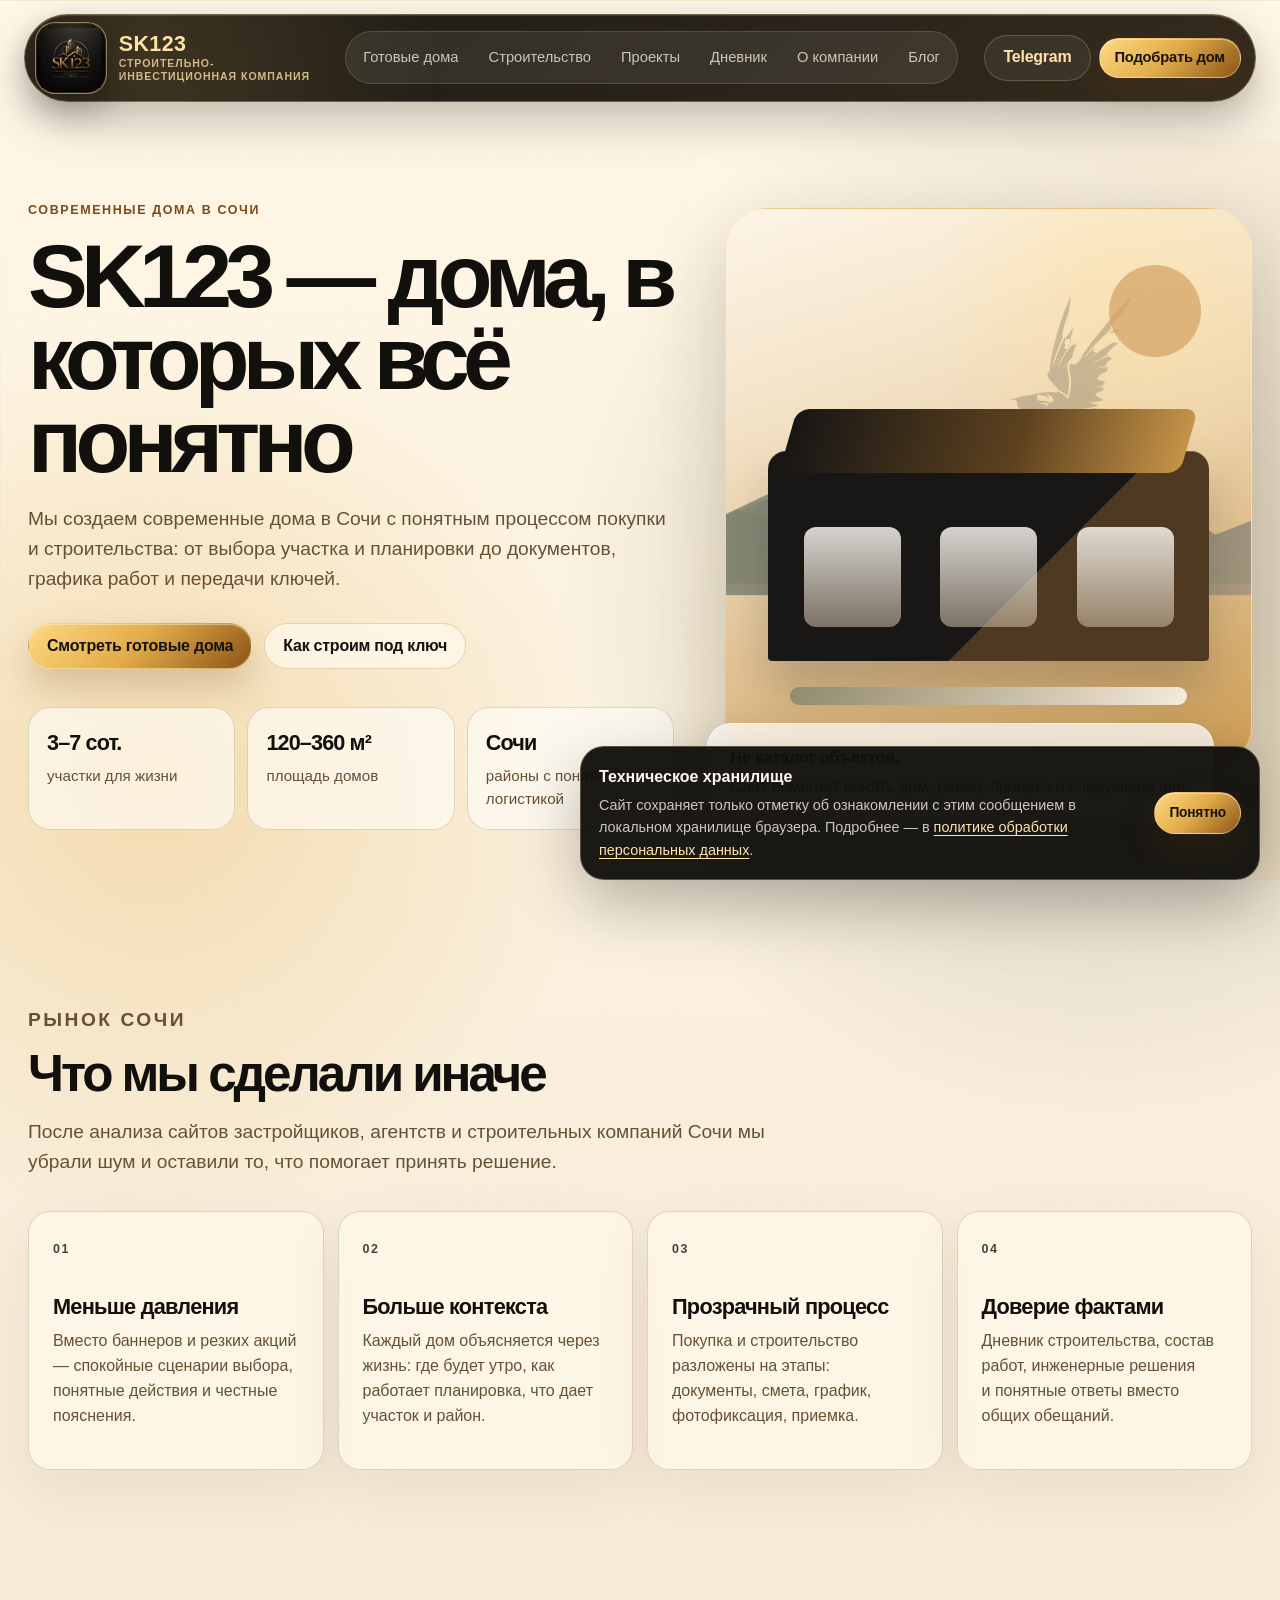
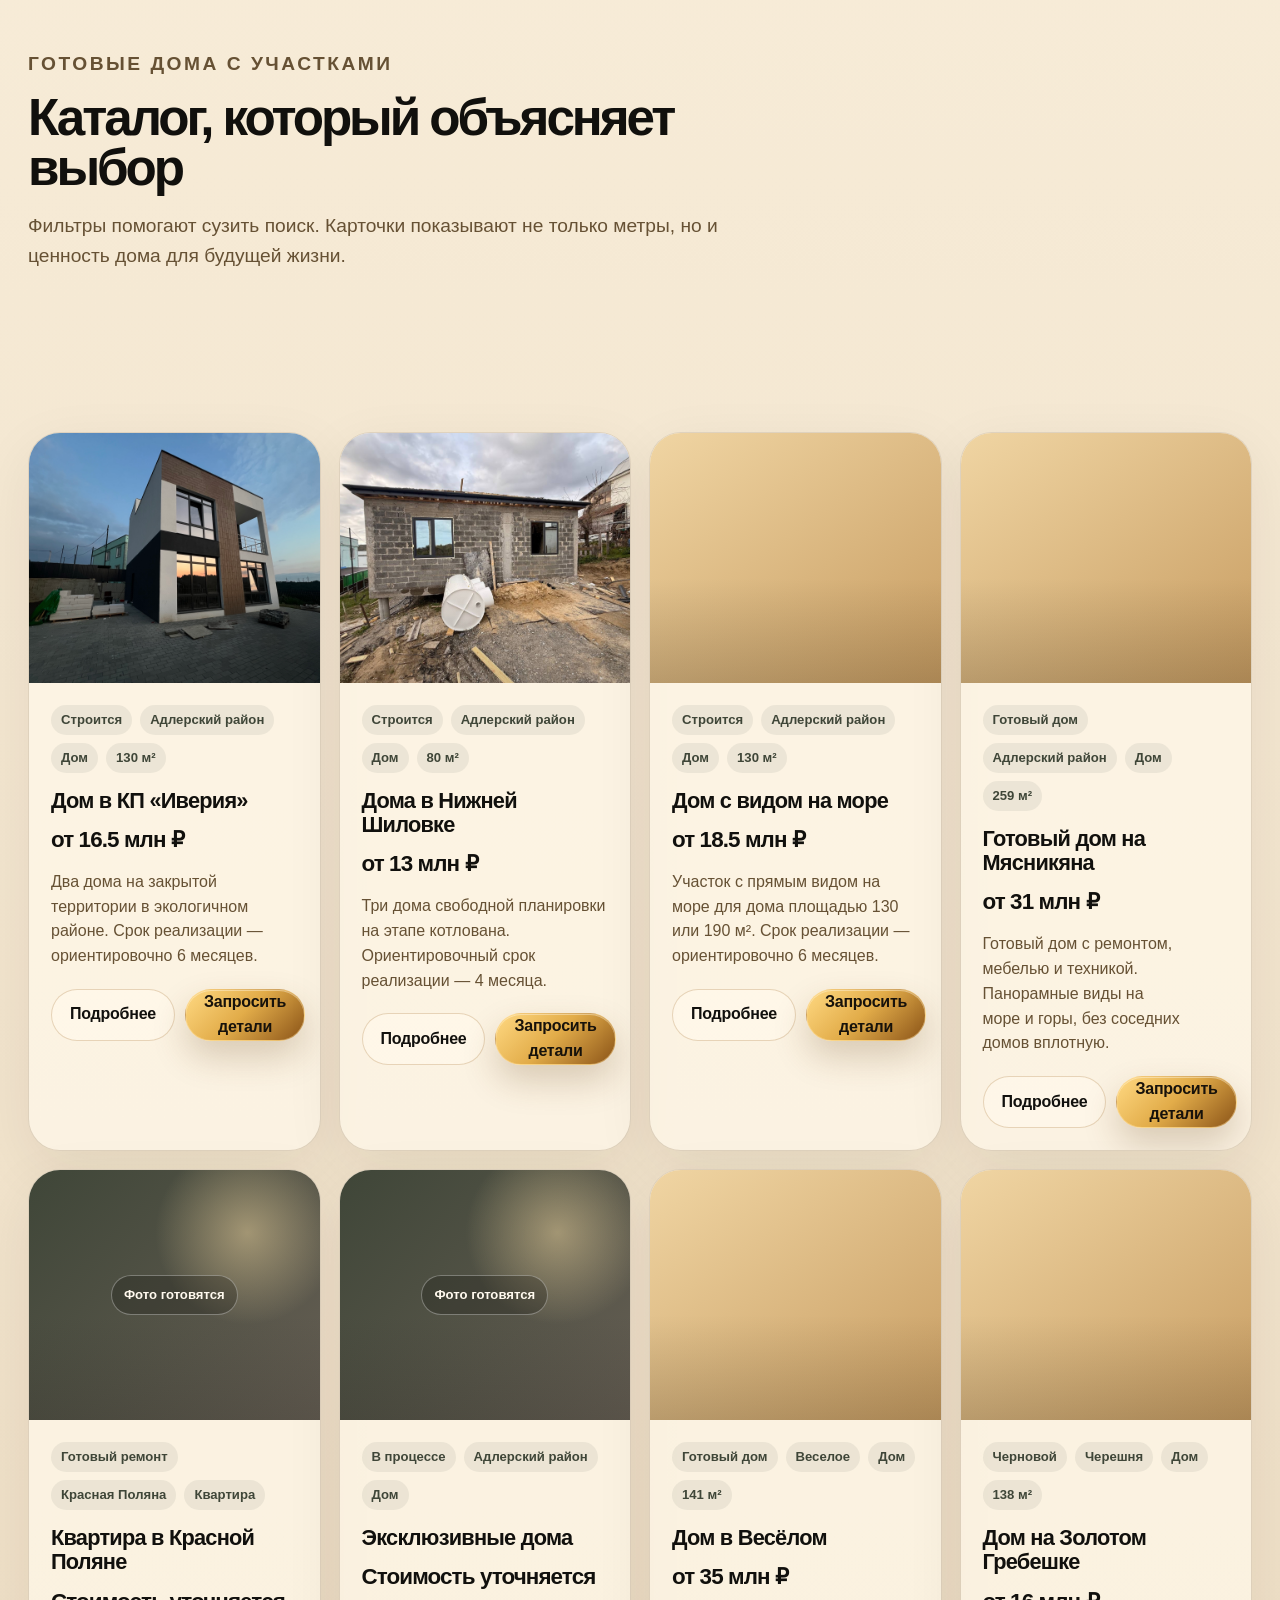
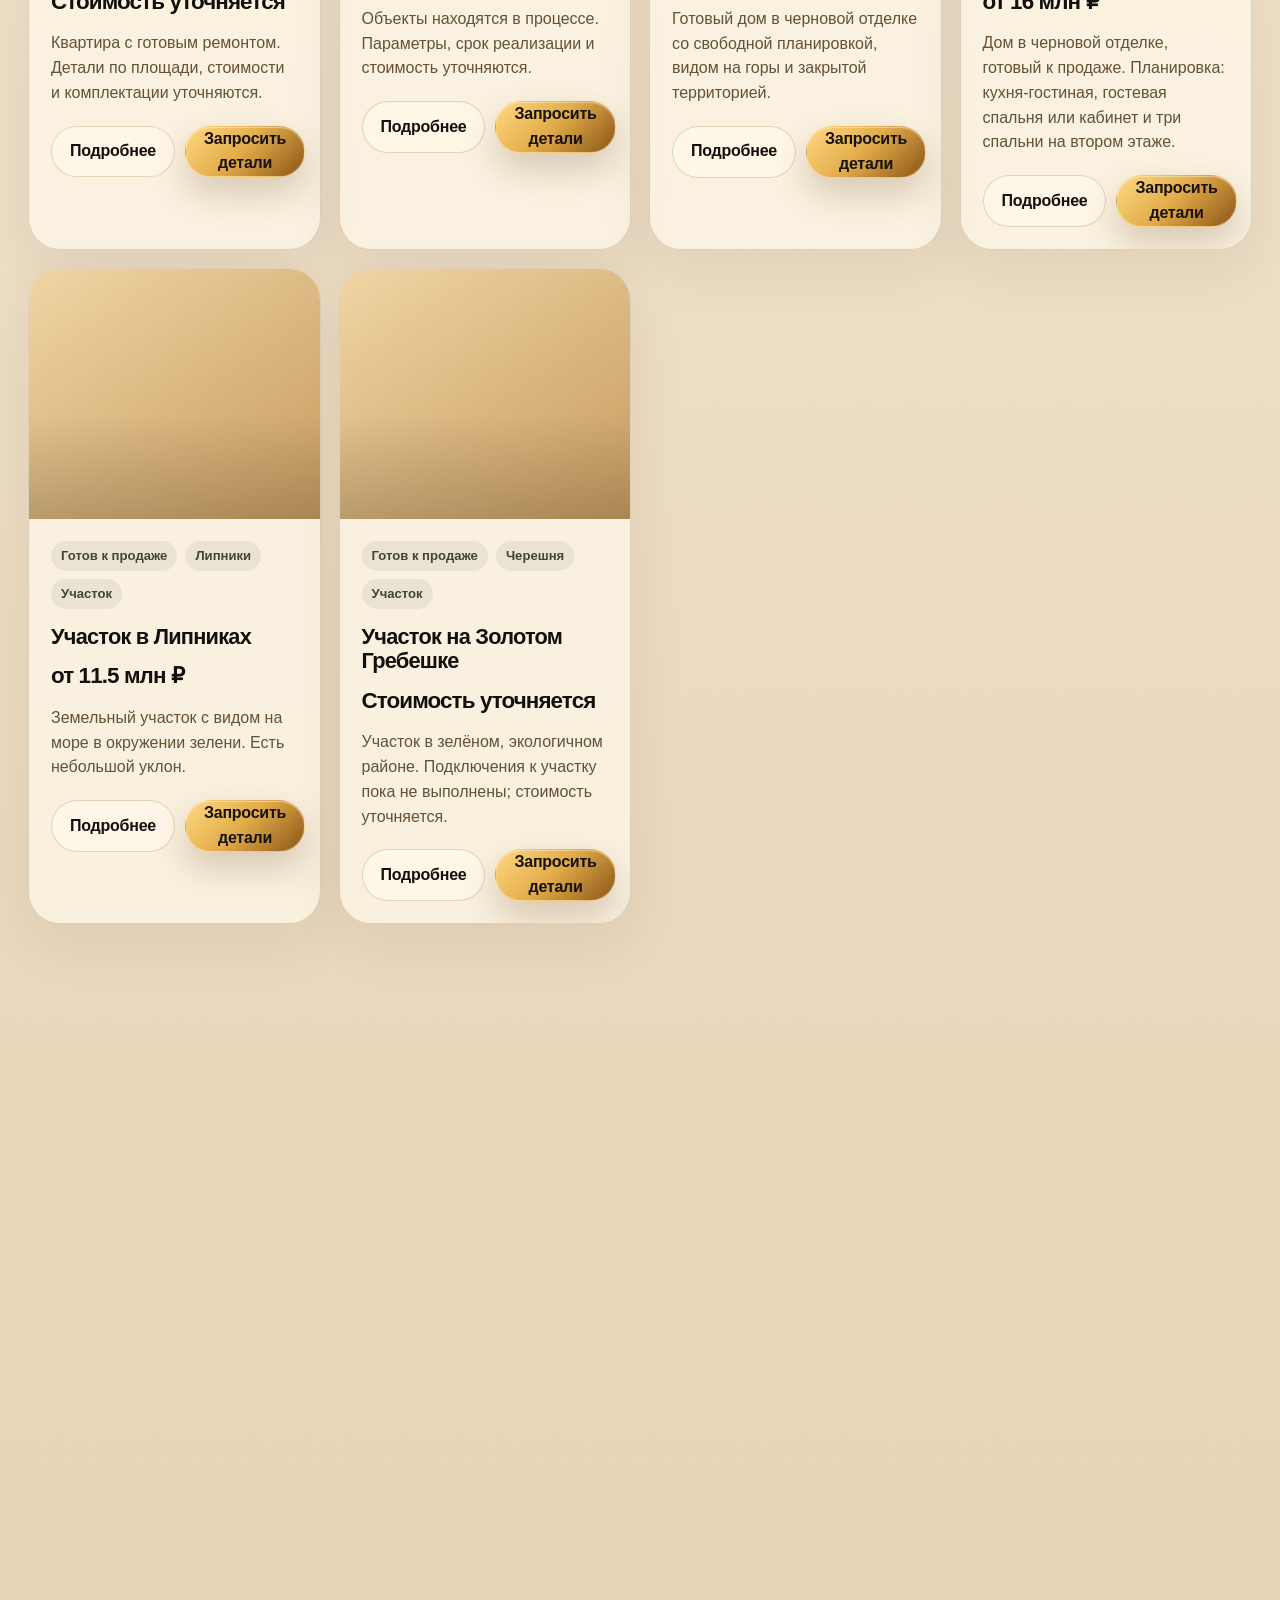
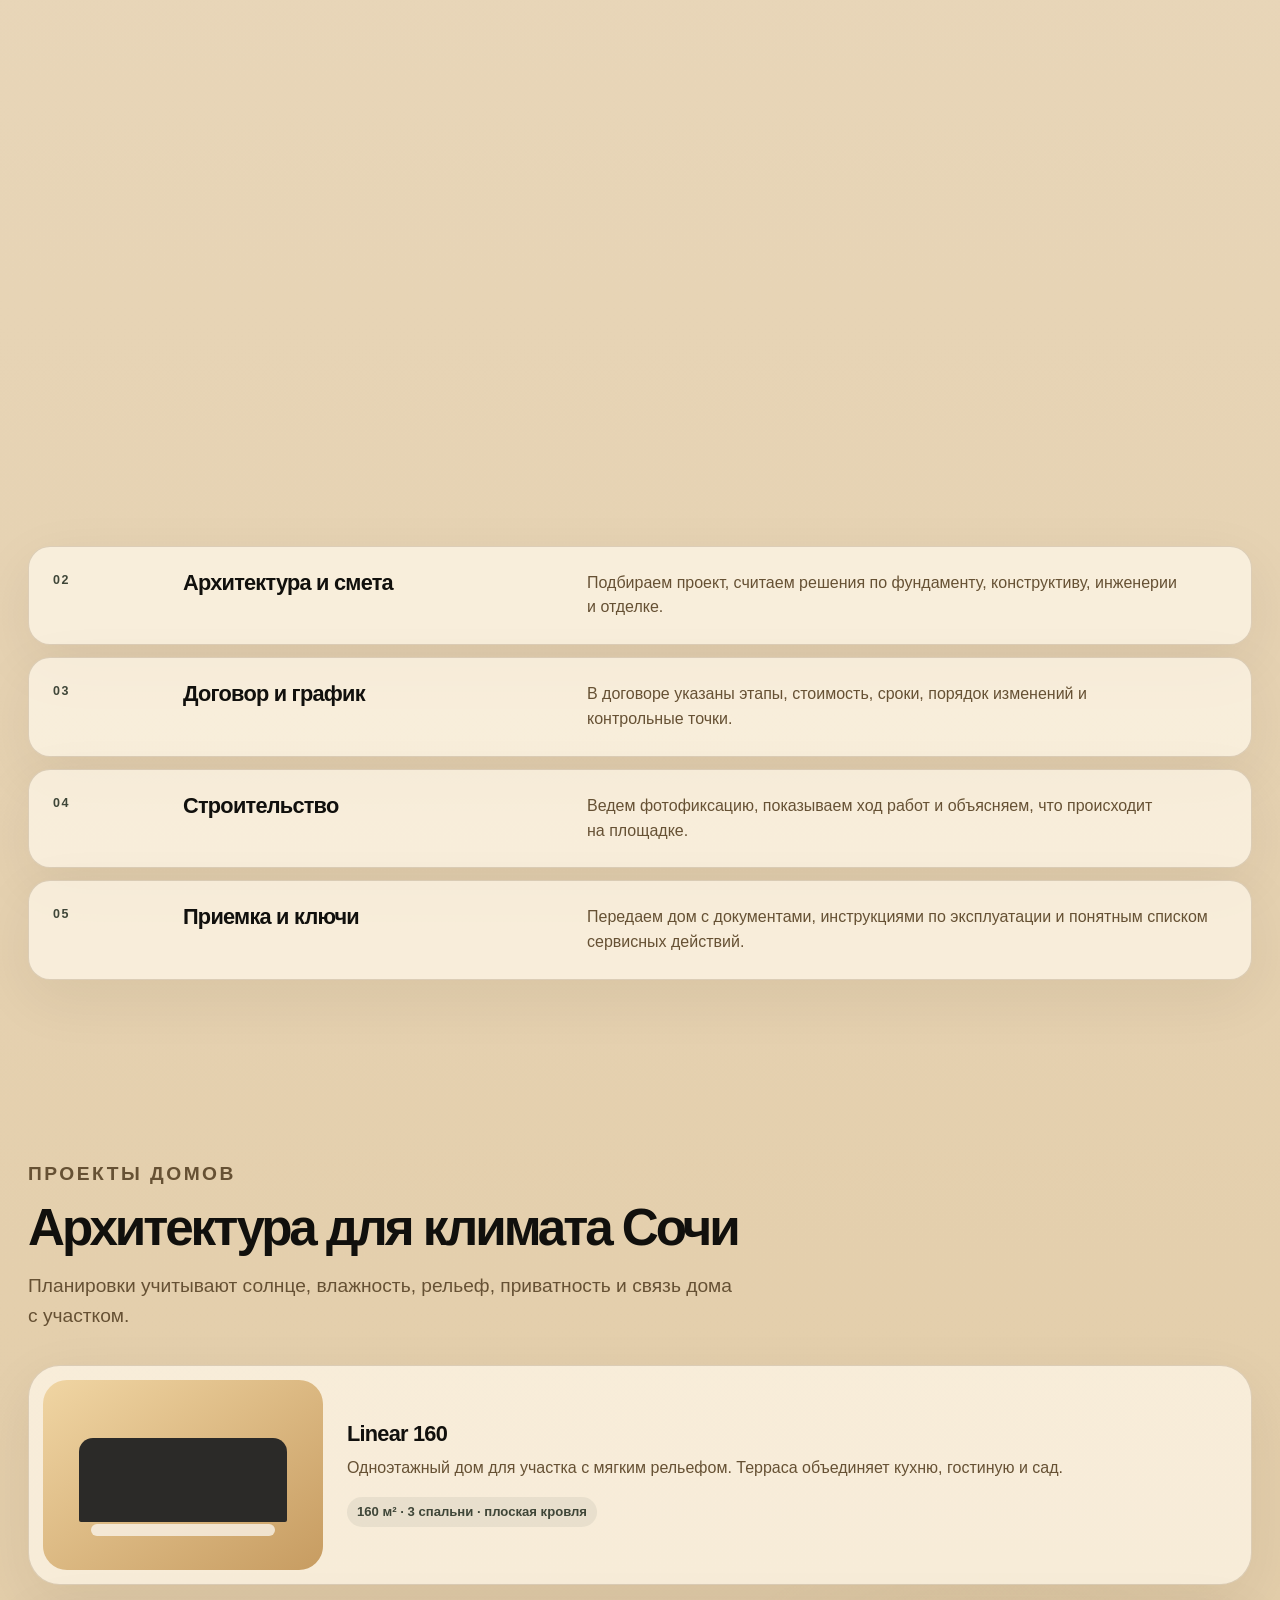
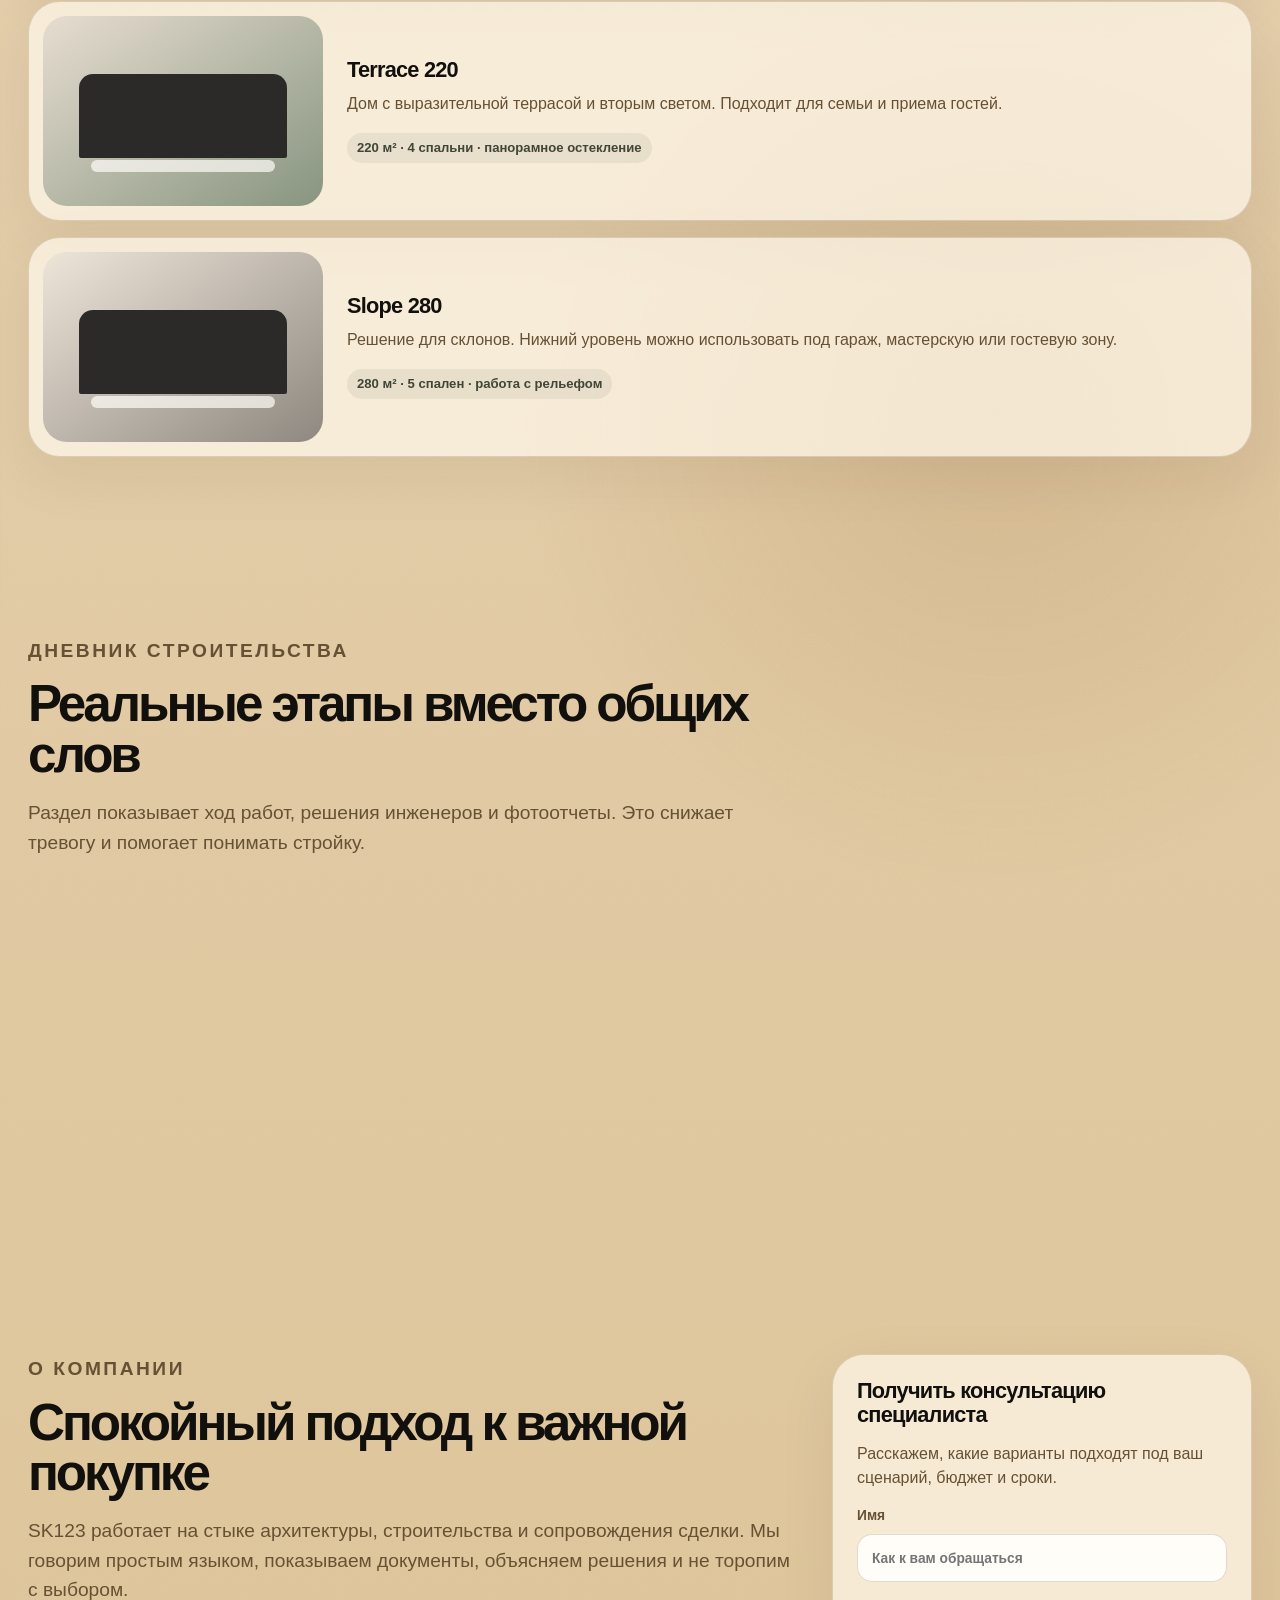
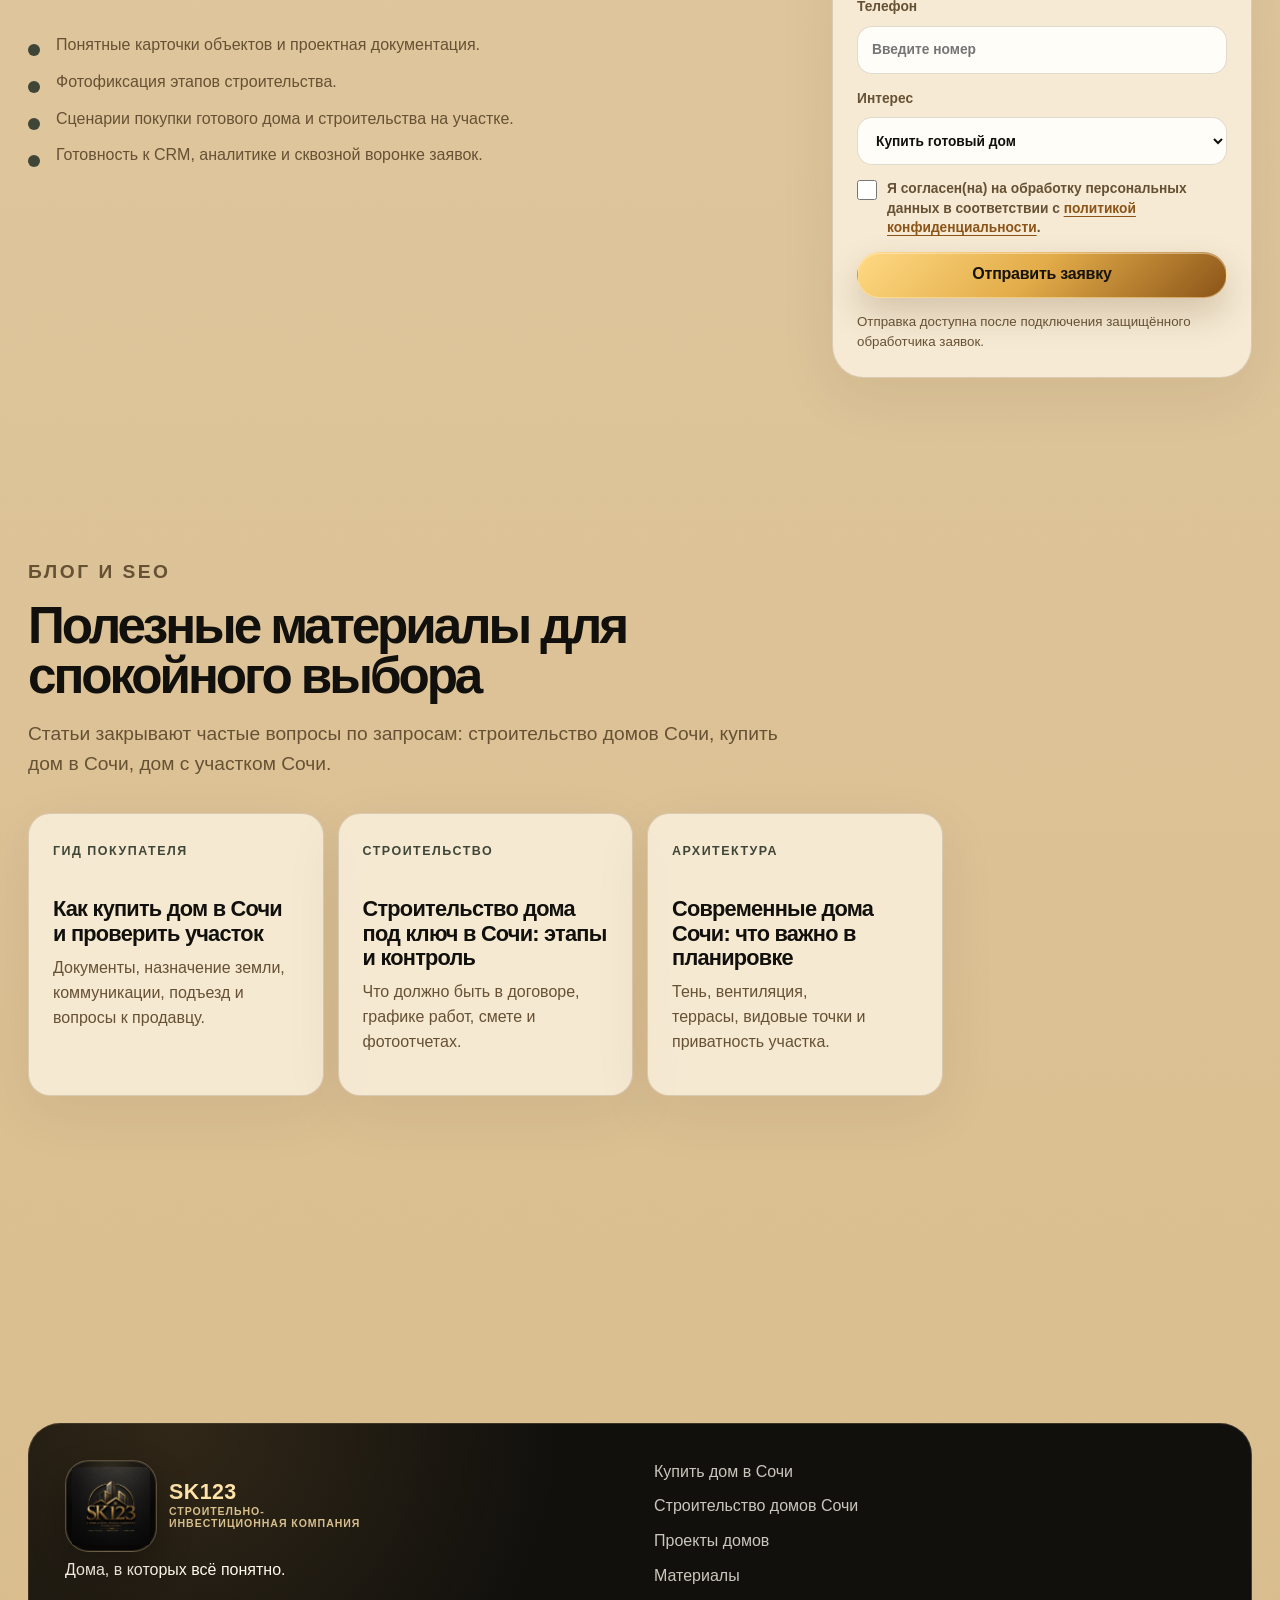
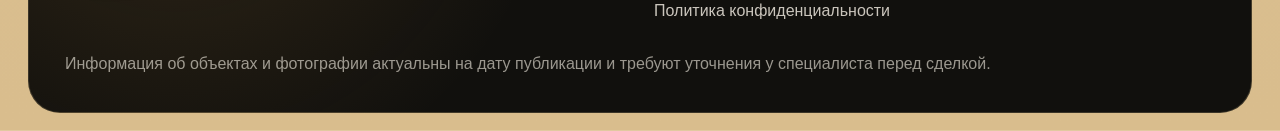
==== commit f5986940: "Publish object galleries" ====
--- a/index.html
+++ b/index.html
@@ -5,11 +5,13 @@
   <meta name="viewport" content="width=device-width, initial-scale=1">
   <title>SK123 — современные дома в Сочи, готовые дома с участками и строительство под ключ</title>
   <meta name="description" content="SK123 создает современные дома в Сочи с понятным процессом покупки и строительства. Готовые дома с участками, строительство домов под ключ, проекты домов и дневник строительства.">
-  <meta name="keywords" content="строительство домов Сочи, купить дом в Сочи, дом с участком Сочи, строительство дома под ключ Сочи, современные дома Сочи">
   <meta name="robots" content="index, follow">
+  <link rel="canonical" href="https://86gfgb52j5-dotcom.github.io/ssk123-site/">
   <meta property="og:title" content="SK123 — дома, в которых всё понятно">
   <meta property="og:description" content="Современные дома в Сочи. Понятный выбор, спокойная покупка, прозрачное строительство.">
   <meta property="og:type" content="website">
+  <meta property="og:url" content="https://86gfgb52j5-dotcom.github.io/ssk123-site/">
+  <meta property="og:image" content="https://86gfgb52j5-dotcom.github.io/ssk123-site/assets/sk123-brand-logo.jpg">
   <meta name="theme-color" content="#f4f0e9">
   <link rel="stylesheet" href="./styles.css">
   <script type="application/ld+json">
@@ -20,7 +22,7 @@
       "description": "Современные дома в Сочи, готовые дома с участками и строительство под ключ.",
       "areaServed": "Сочи",
       "serviceType": ["строительство домов под ключ", "продажа готовых домов", "проектирование домов"],
-      "url": ""
+      "url": "https://86gfgb52j5-dotcom.github.io/ssk123-site/"
     }
   </script>
 </head>
@@ -30,7 +32,7 @@
   <header class="site-header" data-elevate>
     <a class="brand" href="#top" aria-label="SK123 главная">
       <span class="brand-logo-wrap" aria-hidden="true">
-        <img class="brand-logo" src="./assets/sk123-brand-logo.jpg" alt="">
+        <img class="brand-logo" src="./assets/sk123-brand-logo.jpg" alt="" onerror="this.parentElement.classList.add('is-logo-fallback'); this.remove();">
       </span>
       <span class="brand-copy">
         <span class="brand-name">SK123</span>
@@ -126,28 +128,29 @@
           Цена до
           <select name="price">
             <option value="999">Любая</option>
-            <option value="45">45 млн ₽</option>
-            <option value="70">70 млн ₽</option>
-            <option value="100">100 млн ₽</option>
+            <option value="15">до 15 млн ₽</option>
+            <option value="20">до 20 млн ₽</option>
+            <option value="35">до 35 млн ₽</option>
           </select>
         </label>
         <label>
           Площадь от
           <select name="area">
             <option value="0">Любая</option>
+            <option value="80">80 м²</option>
             <option value="120">120 м²</option>
             <option value="180">180 м²</option>
-            <option value="240">240 м²</option>
           </select>
         </label>
         <label>
           Район
           <select name="district">
             <option value="all">Все районы</option>
-            <option value="Хоста">Хоста</option>
-            <option value="Адлер">Адлер</option>
+            <option value="Адлерский район">Адлерский район</option>
             <option value="Красная Поляна">Красная Поляна</option>
-            <option value="Мацеста">Мацеста</option>
+            <option value="Веселое">Веселое</option>
+            <option value="Черешня">Черешня</option>
+            <option value="Липники">Липники</option>
           </select>
         </label>
         <label>
@@ -163,9 +166,9 @@
           Тип дома
           <select name="type">
             <option value="all">Любой</option>
-            <option value="Вилла">Вилла</option>
-            <option value="Семейный дом">Семейный дом</option>
-            <option value="Таунхаус">Таунхаус</option>
+            <option value="Дом">Дом</option>
+            <option value="Участок">Участок</option>
+            <option value="Квартира">Квартира</option>
           </select>
         </label>
       </form>
@@ -253,14 +256,15 @@
           <li>Готовность к CRM, аналитике и сквозной воронке заявок.</li>
         </ul>
       </div>
-      <form class="lead-form reveal" id="leadForm" aria-label="Заявка на консультацию">
+      <form class="lead-form reveal" id="leadForm" aria-label="Заявка на консультацию" method="post" action="./index.html">
         <h3>Получить консультацию специалиста</h3>
         <p>Расскажем, какие варианты подходят под ваш сценарий, бюджет и сроки.</p>
         <label>Имя<input name="name" type="text" placeholder="Как к вам обращаться" required></label>
         <label>Телефон<input name="phone" type="tel" placeholder="Введите номер" required></label>
         <label>Интерес<select name="interest"><option>Купить готовый дом</option><option>Построить дом под ключ</option><option>Подобрать проект</option><option>Проверить участок</option></select></label>
+        <label class="consent-field"><input name="privacyConsent" type="checkbox" value="true" required> <span>Я согласен(на) на обработку персональных данных в соответствии с <a href="./privacy-policy.html" target="_blank" rel="noopener">политикой конфиденциальности</a>.</span></label>
         <button class="primary-btn" type="submit">Отправить заявку</button>
-        <small>Форма подготовлена для подключения CRM, аналитики и коллтрекинга.</small>
+        <small>Отправка доступна после подключения защищённого обработчика заявок.</small>
       </form>
     </section>
 
@@ -295,7 +299,7 @@
     <div>
       <a class="brand footer-brand" href="#top" aria-label="SK123 главная">
         <span class="brand-logo-wrap" aria-hidden="true">
-          <img class="brand-logo" src="./assets/sk123-brand-logo.jpg" alt="">
+          <img class="brand-logo" src="./assets/sk123-brand-logo.jpg" alt="" onerror="this.parentElement.classList.add('is-logo-fallback'); this.remove();">
         </span>
         <span class="brand-copy">
           <span class="brand-name">SK123</span>
@@ -309,8 +313,9 @@
       <a href="#build">Строительство домов Сочи</a>
       <a href="#projects">Проекты домов</a>
       <a href="#blog">Материалы</a>
-    </div>
-    <p class="footer-note">Данные объектов демонстрационные. Для запуска подключите реальные фото, цены, CRM, аналитику, WhatsApp и Telegram в файле app.js.</p>
+      <a href="./privacy-policy.html">Политика конфиденциальности</a>
+    </div>
+    <p class="footer-note">Информация об объектах и фотографии актуальны на дату публикации и требуют уточнения у специалиста перед сделкой.</p>
   </footer>
 
   <dialog class="house-dialog" id="houseDialog" aria-labelledby="dialogTitle">
@@ -320,17 +325,29 @@
 
   <dialog class="quiz-dialog" id="quizDialog" aria-labelledby="quizTitle">
     <button class="dialog-close" type="button" aria-label="Закрыть">×</button>
-    <form id="quizForm" class="quiz-form">
+    <form id="quizForm" class="quiz-form" method="post" action="./index.html">
       <p class="eyebrow">Квиз подбора</p>
       <h2 id="quizTitle">Подберем понятный вариант</h2>
       <label>Что рассматриваете?<select name="scenario"><option>Готовый дом</option><option>Строительство под ключ</option><option>Проект дома</option><option>Пока изучаю рынок</option></select></label>
-      <label>Район<select name="district"><option>Хоста</option><option>Адлер</option><option>Красная Поляна</option><option>Мацеста</option><option>Нужна рекомендация</option></select></label>
-      <label>Бюджет<select name="budget"><option>До 45 млн ₽</option><option>45–70 млн ₽</option><option>70–100 млн ₽</option><option>Нужно рассчитать</option></select></label>
-      <label>Контакт<input name="contact" type="text" placeholder="Телефон или мессенджер" required></label>
-      <button class="primary-btn" type="submit">Получить подборку</button>
-      <small>Заявка может уходить в CRM и аналитику как событие quiz_submit.</small>
+       <label>Район<select name="district"><option>Адлерский район</option><option>Красная Поляна</option><option>Веселое</option><option>Черешня</option><option>Нужна рекомендация</option></select></label>
+       <label>Бюджет<select name="budget"><option>До 15 млн ₽</option><option>15–20 млн ₽</option><option>20–35 млн ₽</option><option>Нужно рассчитать</option></select></label>
+       <label>Контакт<input name="contact" type="text" placeholder="Телефон или мессенджер" required></label>
+       <input name="object" type="hidden" value="">
+       <label class="consent-field"><input name="privacyConsent" type="checkbox" value="true" required> <span>Я согласен(на) на обработку персональных данных по <a href="./privacy-policy.html" target="_blank" rel="noopener">политике конфиденциальности</a>.</span></label>
+       <button class="primary-btn" type="submit">Получить подборку</button>
+        <small>Отправка доступна после подключения защищённого обработчика заявок.</small>
     </form>
   </dialog>
+
+  <aside class="cookie-banner" id="cookieBanner" aria-label="Информация о техническом хранилище" hidden>
+    <div>
+      <strong>Техническое хранилище</strong>
+      <p>Сайт сохраняет только отметку об ознакомлении с этим сообщением в локальном хранилище браузера. Подробнее — в <a href="./privacy-policy.html">политике обработки персональных данных</a>.</p>
+    </div>
+    <div class="cookie-actions">
+      <button class="primary-btn" type="button" data-cookie-choice="necessary">Понятно</button>
+    </div>
+  </aside>
 
   <div class="toast" id="toast" role="status" aria-live="polite"></div>
   <script src="./app.js"></script>
--- a/styles.css
+++ b/styles.css
@@ -107,8 +107,8 @@
   display: grid;
   place-items: center;
   flex: 0 0 auto;
-  width: clamp(64px, 5.8vw, 82px);
-  height: clamp(52px, 4.8vw, 62px);
+  width: clamp(64px, 5.6vw, 84px);
+  height: clamp(64px, 5.6vw, 84px);
   overflow: hidden;
   border: 1px solid rgba(255, 224, 163, 0.56);
   border-radius: 20px;
@@ -116,6 +116,23 @@
     radial-gradient(circle at 50% 18%, rgba(255, 224, 163, 0.2), transparent 58%),
     #080706;
   box-shadow: 0 14px 34px rgba(0, 0, 0, 0.28), inset 0 0 0 1px rgba(255, 224, 163, 0.1);
+}
+
+.brand-logo-wrap.is-logo-fallback::before {
+  content: "SK";
+  display: grid;
+  place-items: center;
+  width: calc(100% - 12px);
+  height: calc(100% - 12px);
+  border: 1px solid rgba(255, 224, 163, 0.28);
+  border-radius: inherit;
+  background:
+    radial-gradient(circle at 35% 20%, rgba(255, 224, 163, 0.2), transparent 46%),
+    linear-gradient(135deg, #17130d, #080706 64%, #3a260f);
+  color: var(--gold-soft);
+  font-size: clamp(1rem, 1.8vw, 1.35rem);
+  font-weight: 850;
+  letter-spacing: 0.04em;
 }
 
 .brand-logo {
@@ -676,6 +693,60 @@
 .house-image.tone-stone { background: linear-gradient(145deg, #e3d7c8, #8f8a80); }
 .house-image.tone-wood { background: linear-gradient(145deg, #eadfcf, #b88a5f); }
 
+.house-media,
+.detail-media {
+  position: relative;
+  overflow: hidden;
+  background: linear-gradient(145deg, var(--paper-2), var(--sand));
+}
+
+.house-media {
+  height: 250px;
+}
+
+.house-media::after,
+.detail-media::after {
+  content: "";
+  position: absolute;
+  inset: 0;
+  background: linear-gradient(180deg, transparent 58%, rgba(17, 16, 13, 0.16));
+  pointer-events: none;
+}
+
+.house-media img,
+.detail-media img {
+  display: block;
+  width: 100%;
+  height: 100%;
+  object-fit: cover;
+  transition: transform 0.35s ease;
+}
+
+.house-card:hover .house-media img {
+  transform: scale(1.035);
+}
+
+.image-placeholder {
+  display: grid;
+  min-height: 250px;
+  place-items: center;
+  padding: 24px;
+  background:
+    radial-gradient(circle at 75% 25%, rgba(255, 227, 168, 0.46), transparent 32%),
+    linear-gradient(135deg, var(--moss), var(--stone));
+  color: #fff9ee;
+  text-align: center;
+}
+
+.image-placeholder span {
+  padding: 9px 12px;
+  border: 1px solid rgba(255,255,255,0.32);
+  border-radius: 999px;
+  background: rgba(17,16,13,0.26);
+  font-size: 0.82rem;
+  font-weight: 700;
+}
+
 .house-content {
   padding: 22px;
 }
@@ -905,6 +976,70 @@
 .lead-form small,
 .quiz-form small { color: var(--muted); }
 
+.consent-field {
+  grid-template-columns: 20px minmax(0, 1fr);
+  align-items: start;
+  gap: 10px !important;
+  line-height: 1.42;
+}
+
+.consent-field input {
+  width: 20px;
+  height: 20px;
+  min-height: 0;
+  margin: 1px 0 0;
+  accent-color: var(--gold-deep);
+}
+
+.consent-field a,
+.cookie-banner a,
+.privacy-page a {
+  color: var(--gold-deep);
+  text-decoration: underline;
+  text-underline-offset: 3px;
+}
+
+.cookie-banner {
+  position: fixed;
+  right: 20px;
+  bottom: 20px;
+  z-index: 90;
+  display: flex;
+  align-items: center;
+  gap: 24px;
+  width: min(680px, calc(100% - 28px));
+  padding: 18px;
+  border: 1px solid rgba(255, 224, 163, 0.28);
+  border-radius: 24px;
+  background: rgba(17, 16, 13, 0.96);
+  box-shadow: 0 24px 64px rgba(0, 0, 0, 0.28);
+  color: #fff9ee;
+}
+
+.cookie-banner[hidden] { display: none; }
+.cookie-banner strong { display: block; margin-bottom: 4px; }
+.cookie-banner p { margin: 0; color: rgba(255, 249, 238, 0.78); font-size: 0.9rem; }
+.cookie-banner a { color: var(--gold-soft); }
+.cookie-actions { display: flex; flex: 0 0 auto; flex-wrap: wrap; gap: 8px; }
+.cookie-actions .primary-btn,
+.cookie-actions .secondary-btn { min-height: 42px; padding-inline: 14px; font-size: 0.86rem; }
+.cookie-actions .secondary-btn { background: rgba(255, 248, 234, 0.1); border-color: rgba(255, 224, 163, 0.28); color: #fff9ee; }
+
+.privacy-page {
+  width: min(calc(100% - 32px), 900px);
+  margin: 80px auto;
+  padding: clamp(28px, 5vw, 64px);
+  border: 1px solid var(--line);
+  border-radius: var(--radius-xl);
+  background: rgba(255, 248, 234, 0.86);
+  box-shadow: var(--shadow);
+}
+
+.privacy-page h1 { max-width: 100%; font-size: clamp(2.4rem, 6vw, 4.8rem); }
+.privacy-page h2 { margin-top: 42px; font-size: clamp(1.45rem, 3vw, 2.2rem); }
+.privacy-page li + li { margin-top: 10px; }
+.privacy-page .back-link { display: inline-flex; margin-bottom: 32px; font-weight: 700; }
+
 .site-footer {
   display: grid;
   grid-template-columns: 1fr 1fr;
@@ -921,15 +1056,15 @@
 }
 
 .footer-brand .brand-logo-wrap {
-  width: 86px;
-  height: 86px;
+  width: 92px;
+  height: 92px;
   border-color: rgba(242, 214, 154, 0.34);
   border-radius: 24px;
 }
 .footer-brand .brand-logo {
+  padding: 6px;
   object-fit: contain;
   object-position: center;
-  transform: scale(1.06);
 }
 .footer-brand .brand-name { color: var(--gold-soft); }
 .footer-brand .brand-text { color: rgba(255, 227, 168, 0.82); }
@@ -980,8 +1115,38 @@
   padding: 24px;
 }
 
-.detail-visual {
+.detail-visual,
+.detail-media {
   min-height: 520px;
+  border-radius: 28px;
+}
+
+.detail-media.image-placeholder {
+  min-height: 520px;
+}
+
+.detail-gallery {
+  display: grid;
+  grid-template-columns: repeat(2, minmax(0, 1fr));
+  align-content: start;
+  gap: 8px;
+  max-height: 660px;
+  overflow-y: auto;
+  padding-right: 4px;
+}
+
+.detail-gallery img {
+  display: block;
+  width: 100%;
+  aspect-ratio: 1 / 0.76;
+  border-radius: 16px;
+  object-fit: cover;
+  background: var(--paper-2);
+}
+
+.detail-gallery img:first-child {
+  grid-column: 1 / -1;
+  aspect-ratio: 1.18 / 1;
   border-radius: 28px;
 }
 
@@ -1132,7 +1297,9 @@
   .lead-form { max-width: 680px; }
   .contact-strip::after { right: -120px; width: 420px; opacity: 0.24; }
   .detail-layout { grid-template-columns: 1fr; }
-  .detail-visual { min-height: 420px; }
+  .detail-visual,
+  .detail-media,
+  .detail-media.image-placeholder { min-height: 420px; }
   .detail-copy { padding: 0; }
 }
 
@@ -1148,20 +1315,20 @@
     top: 8px;
     width: min(calc(100% - 20px), 720px);
     margin-top: 8px;
-    padding: 7px 9px;
+    padding: 6px 8px;
     border-radius: 22px;
     align-items: center;
   }
 
-  .brand { gap: 9px; flex: 1 1 auto; }
+  .brand { gap: 10px; flex: 1 1 auto; }
   .site-header .brand-text { display: none; }
   .site-header .brand-logo-wrap {
     width: 56px;
     height: 56px;
     border-radius: 16px;
   }
-  .site-header .brand-logo { padding: 6px; }
-  .site-header .brand-name { font-size: 1.05rem; }
+  .site-header .brand-logo { padding: 4px; }
+  .site-header .brand-name { font-size: 1.04rem; line-height: 1; }
   .ghost-btn { display: none; }
   .primary-btn.small { display: none; }
 
@@ -1237,8 +1404,13 @@
   .blog-card span { margin-bottom: 22px; }
 
   .filters { gap: 12px; padding: 10px; border-radius: 22px; }
-  .house-image { height: 220px; }
+  .house-image,
+  .house-media { height: 220px; }
   .house-content { padding: 20px; }
+  .cookie-banner { right: 12px; bottom: 12px; align-items: stretch; flex-direction: column; gap: 14px; }
+  .cookie-actions { display: grid; grid-template-columns: 1fr; }
+  .cookie-actions .primary-btn,
+  .cookie-actions .secondary-btn { width: 100%; }
 
   .path-panel,
   .contact-strip { align-items: stretch; flex-direction: column; padding: 24px; }
@@ -1250,11 +1422,13 @@
   .lead-form,
   .quiz-form { padding: 20px; border-radius: 24px; }
   .site-footer { gap: 22px; padding: 26px; }
-  .footer-brand .brand-logo-wrap { width: 68px; height: 68px; border-radius: 20px; }
+  .footer-brand .brand-logo-wrap { width: min(280px, 100%); height: auto; border-radius: 20px; }
   .house-dialog,
   .quiz-dialog { width: min(calc(100% - 16px), 960px); border-radius: 26px; }
   .detail-layout { padding: 18px; }
-  .detail-visual { min-height: 320px; }
+  .detail-visual,
+  .detail-media,
+  .detail-media.image-placeholder { min-height: 320px; }
   .house-actions { grid-template-columns: 1fr; }
 }
 
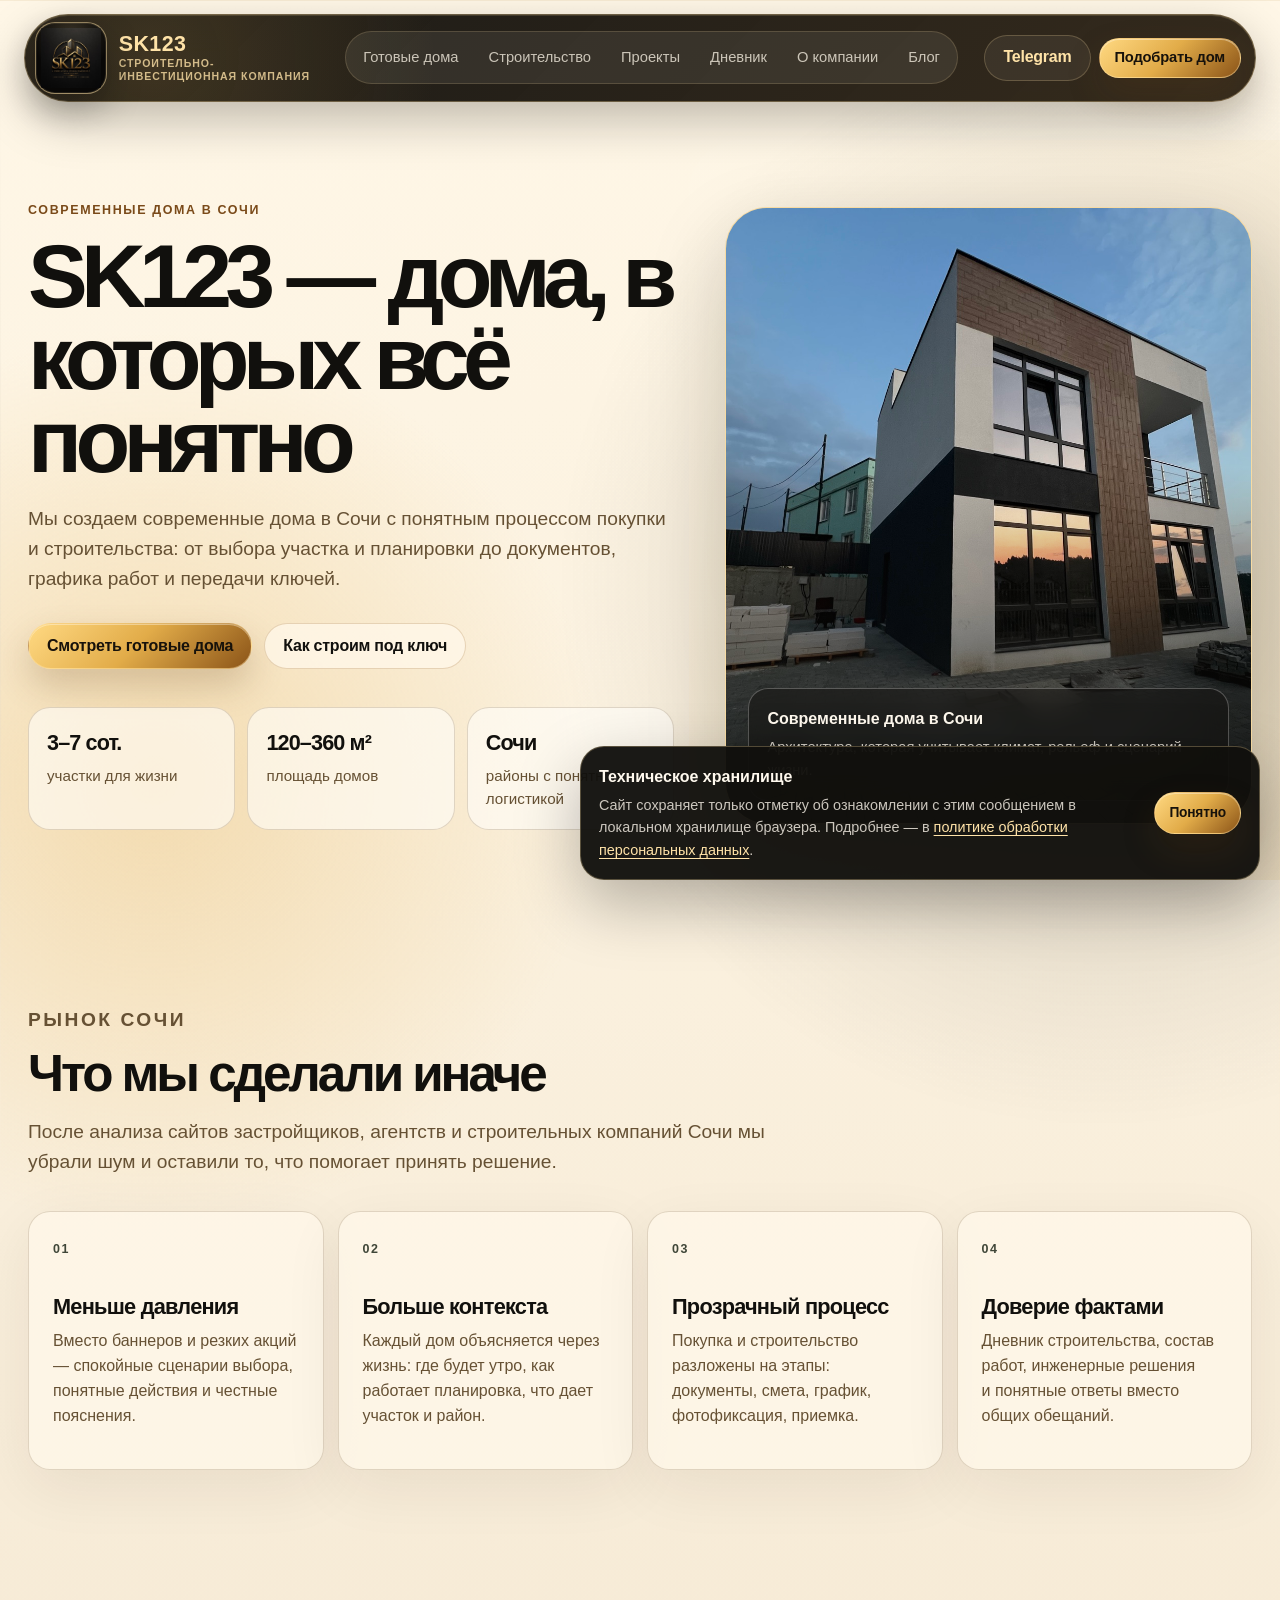
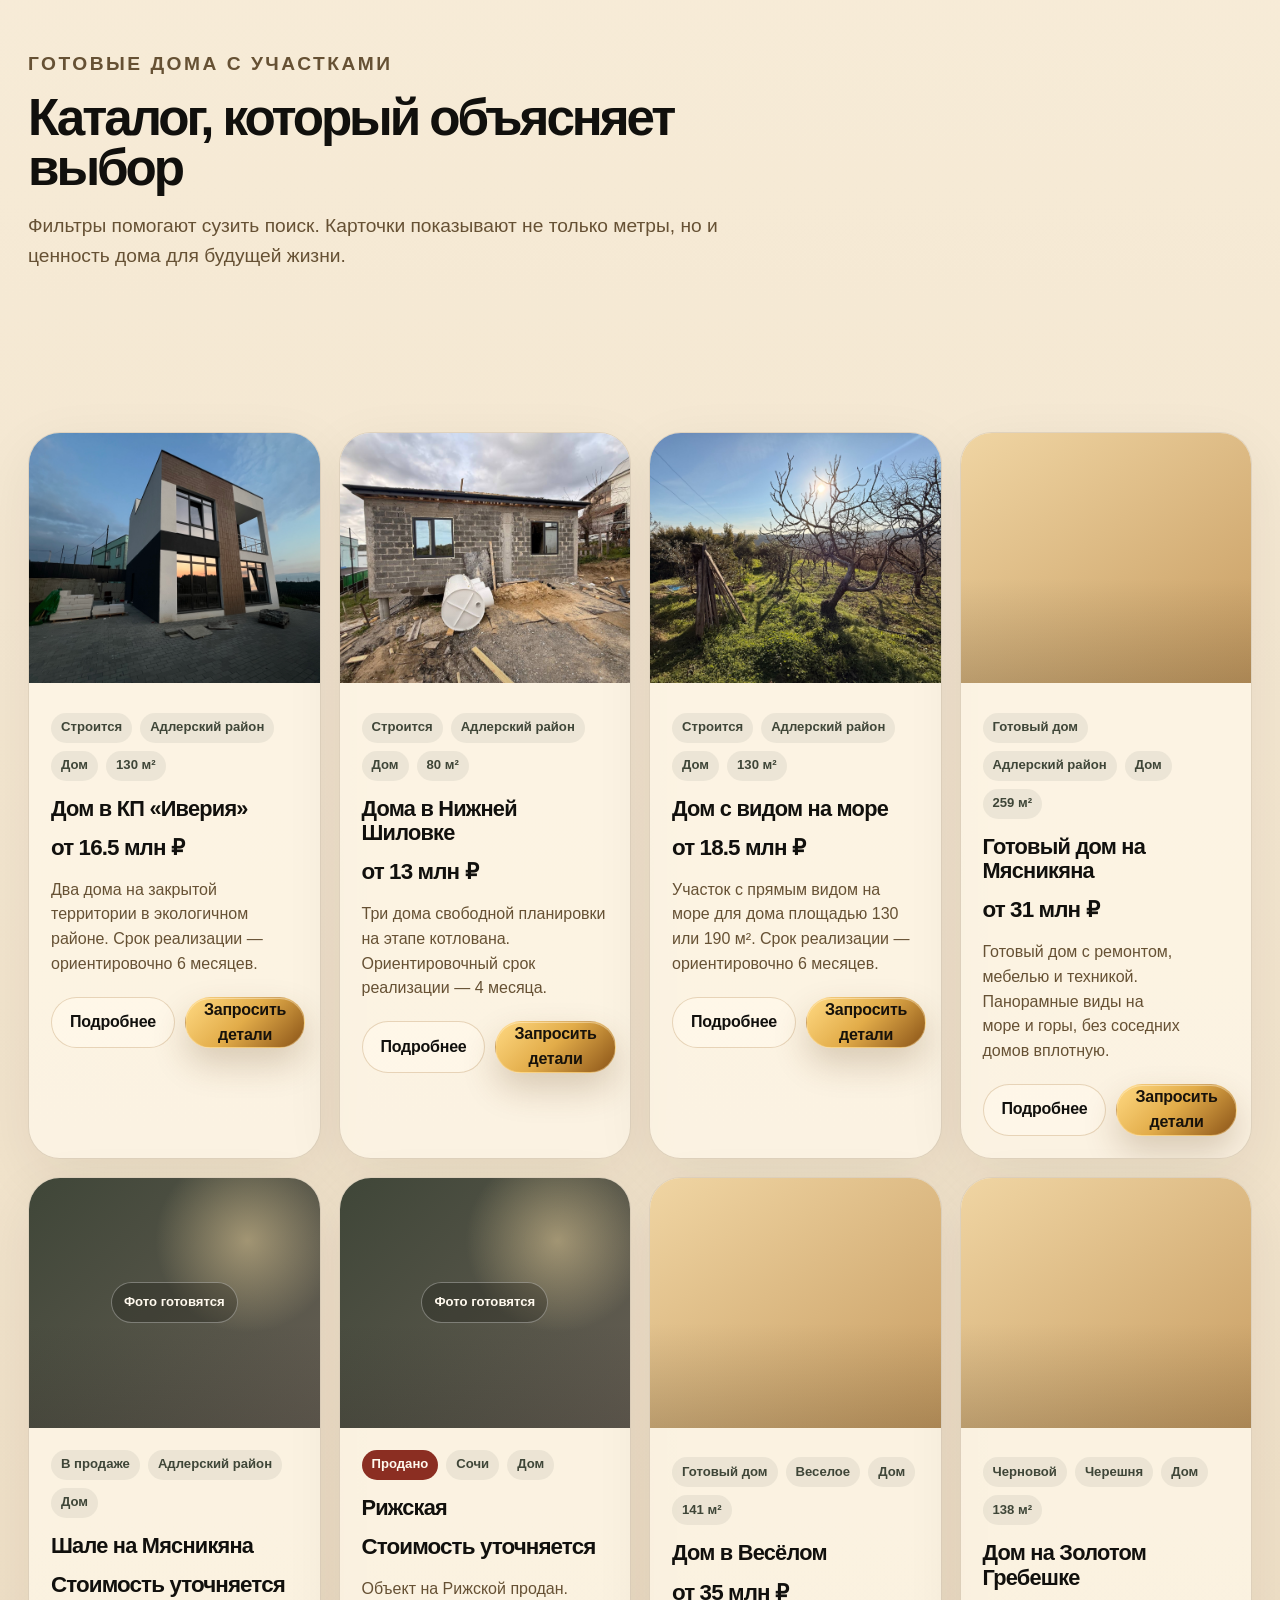
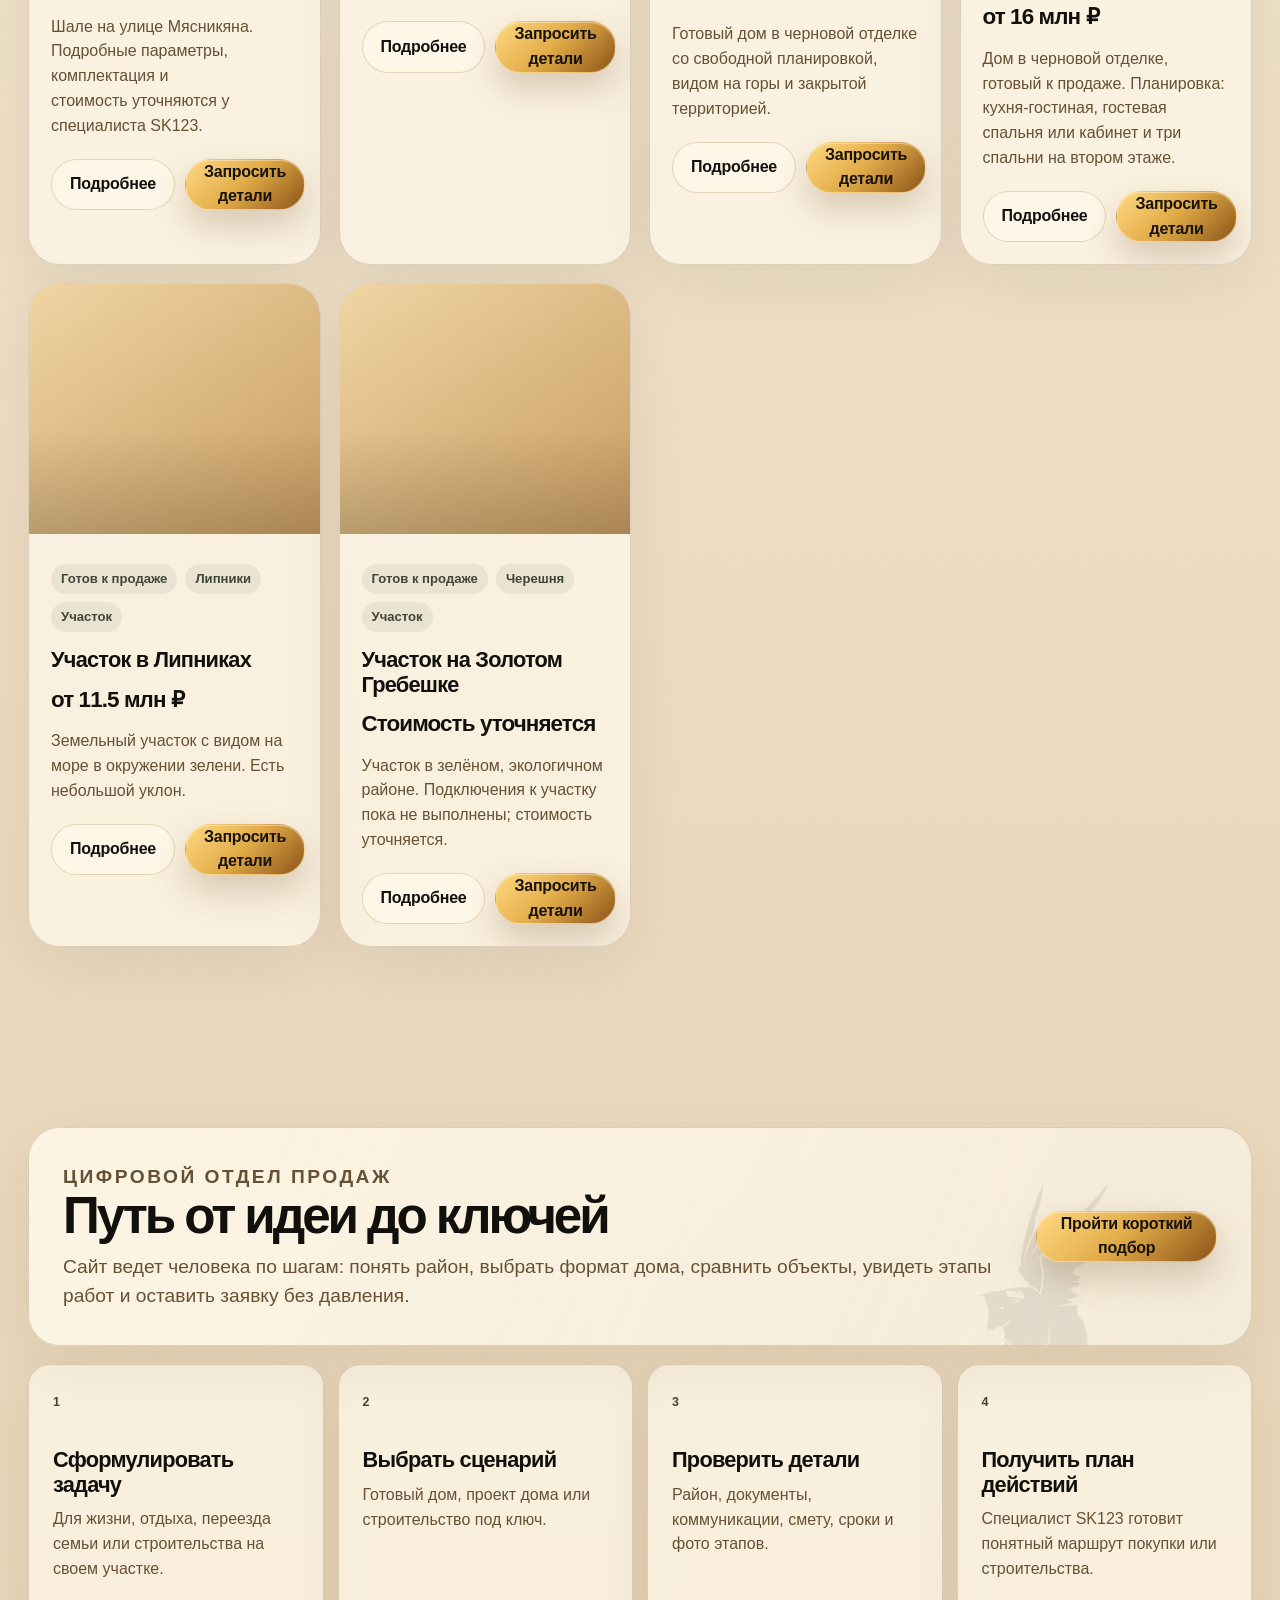
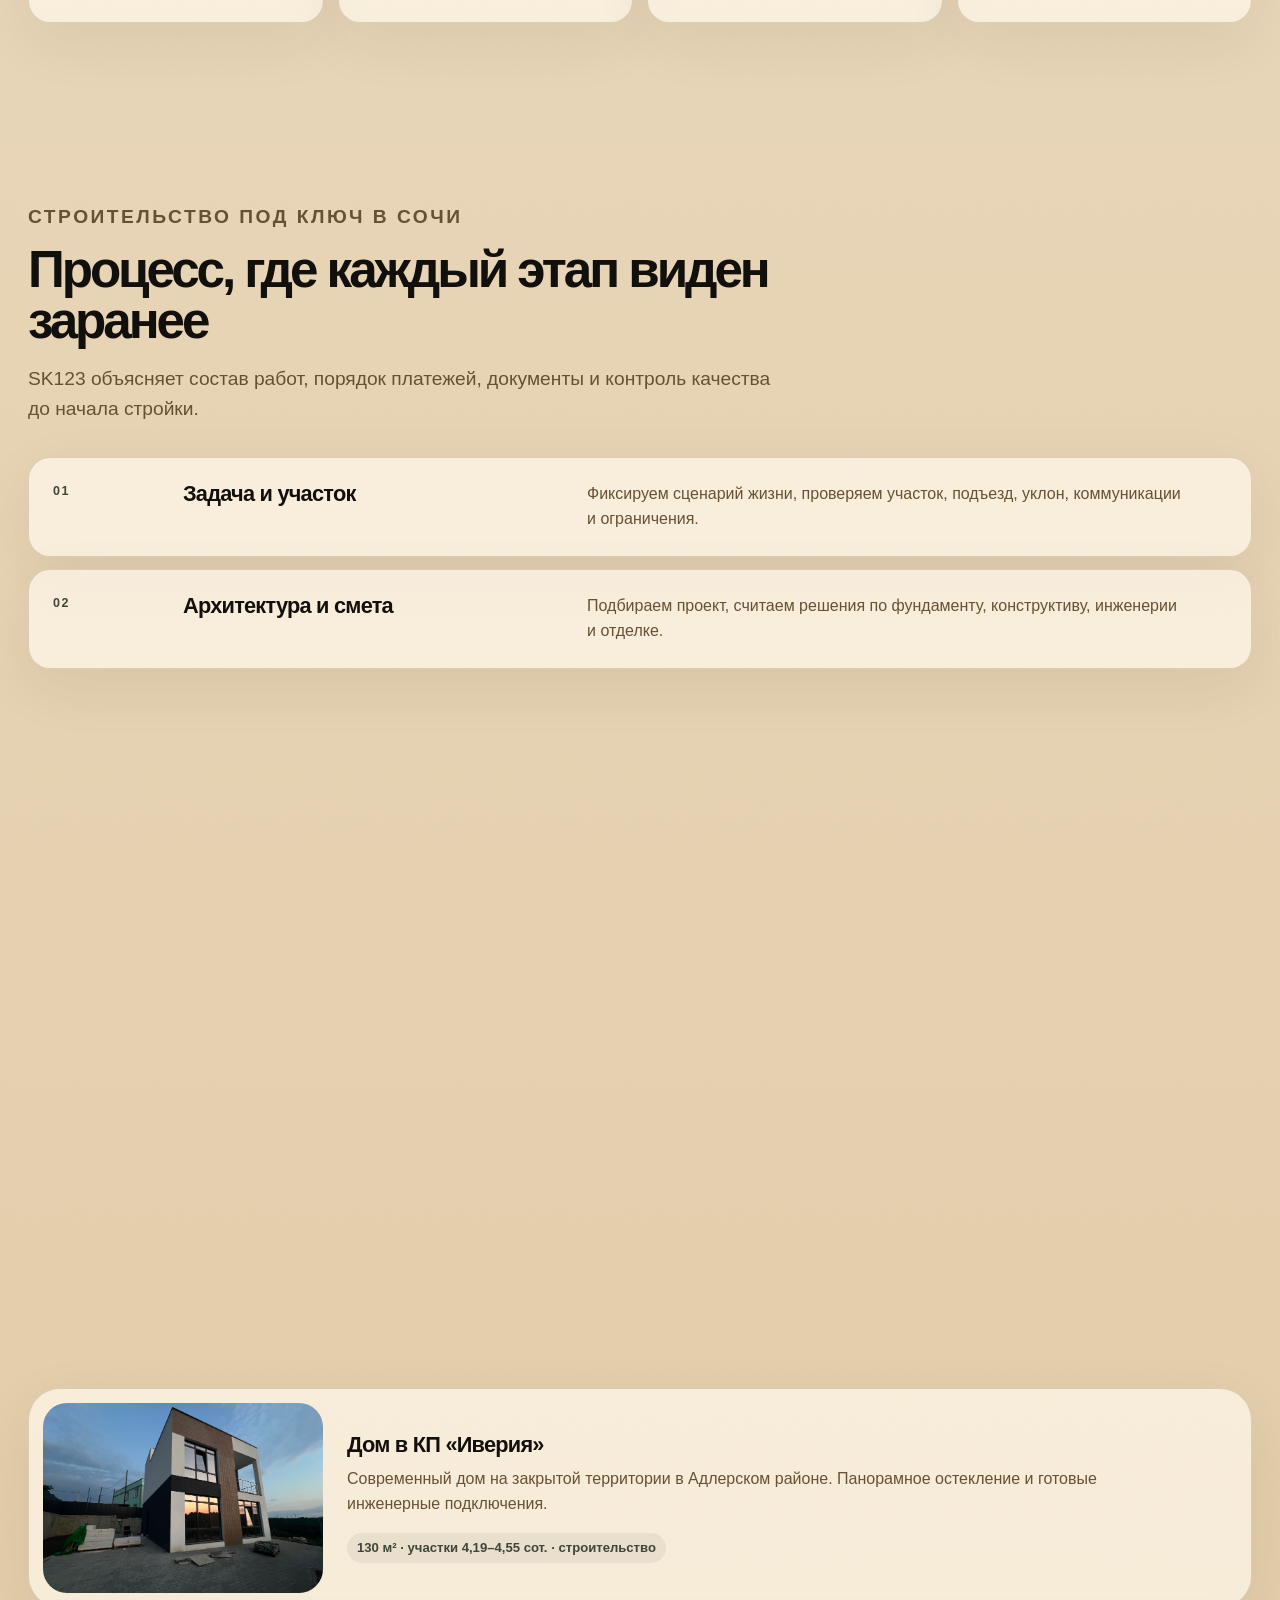
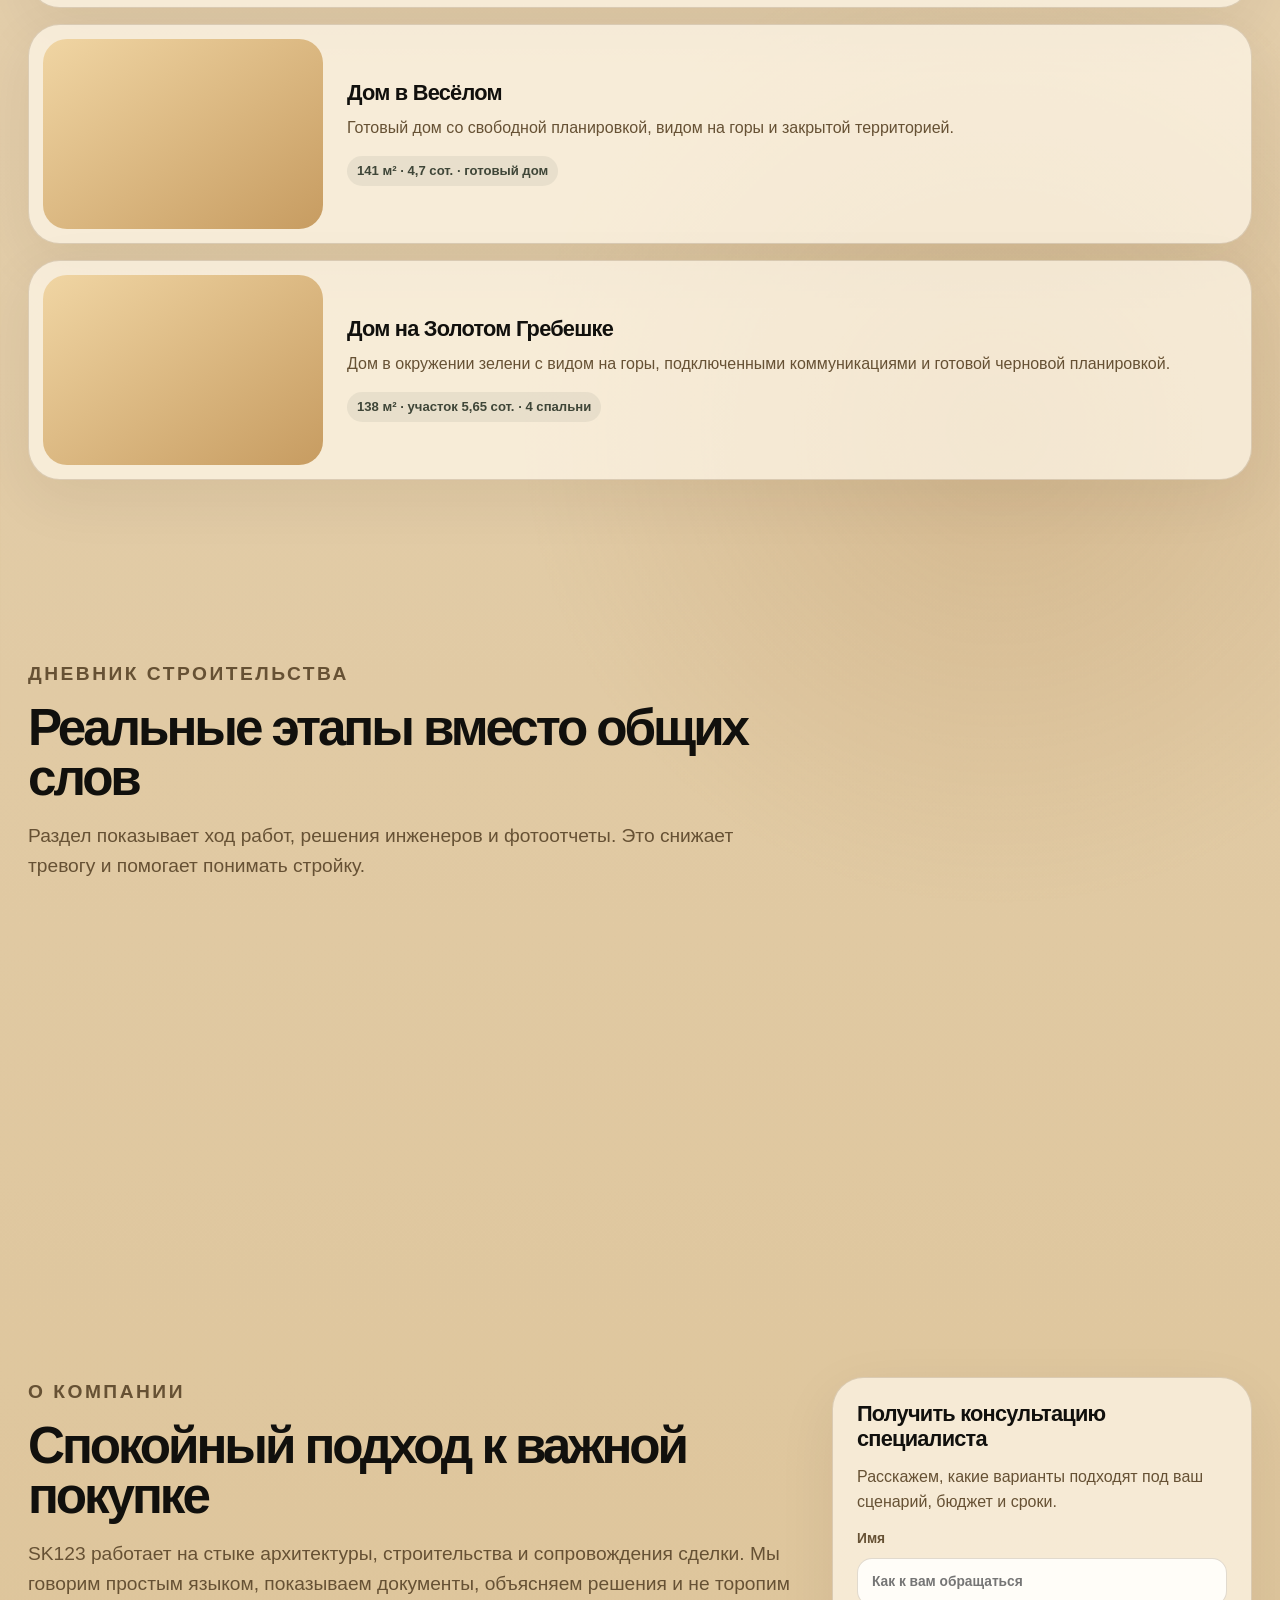
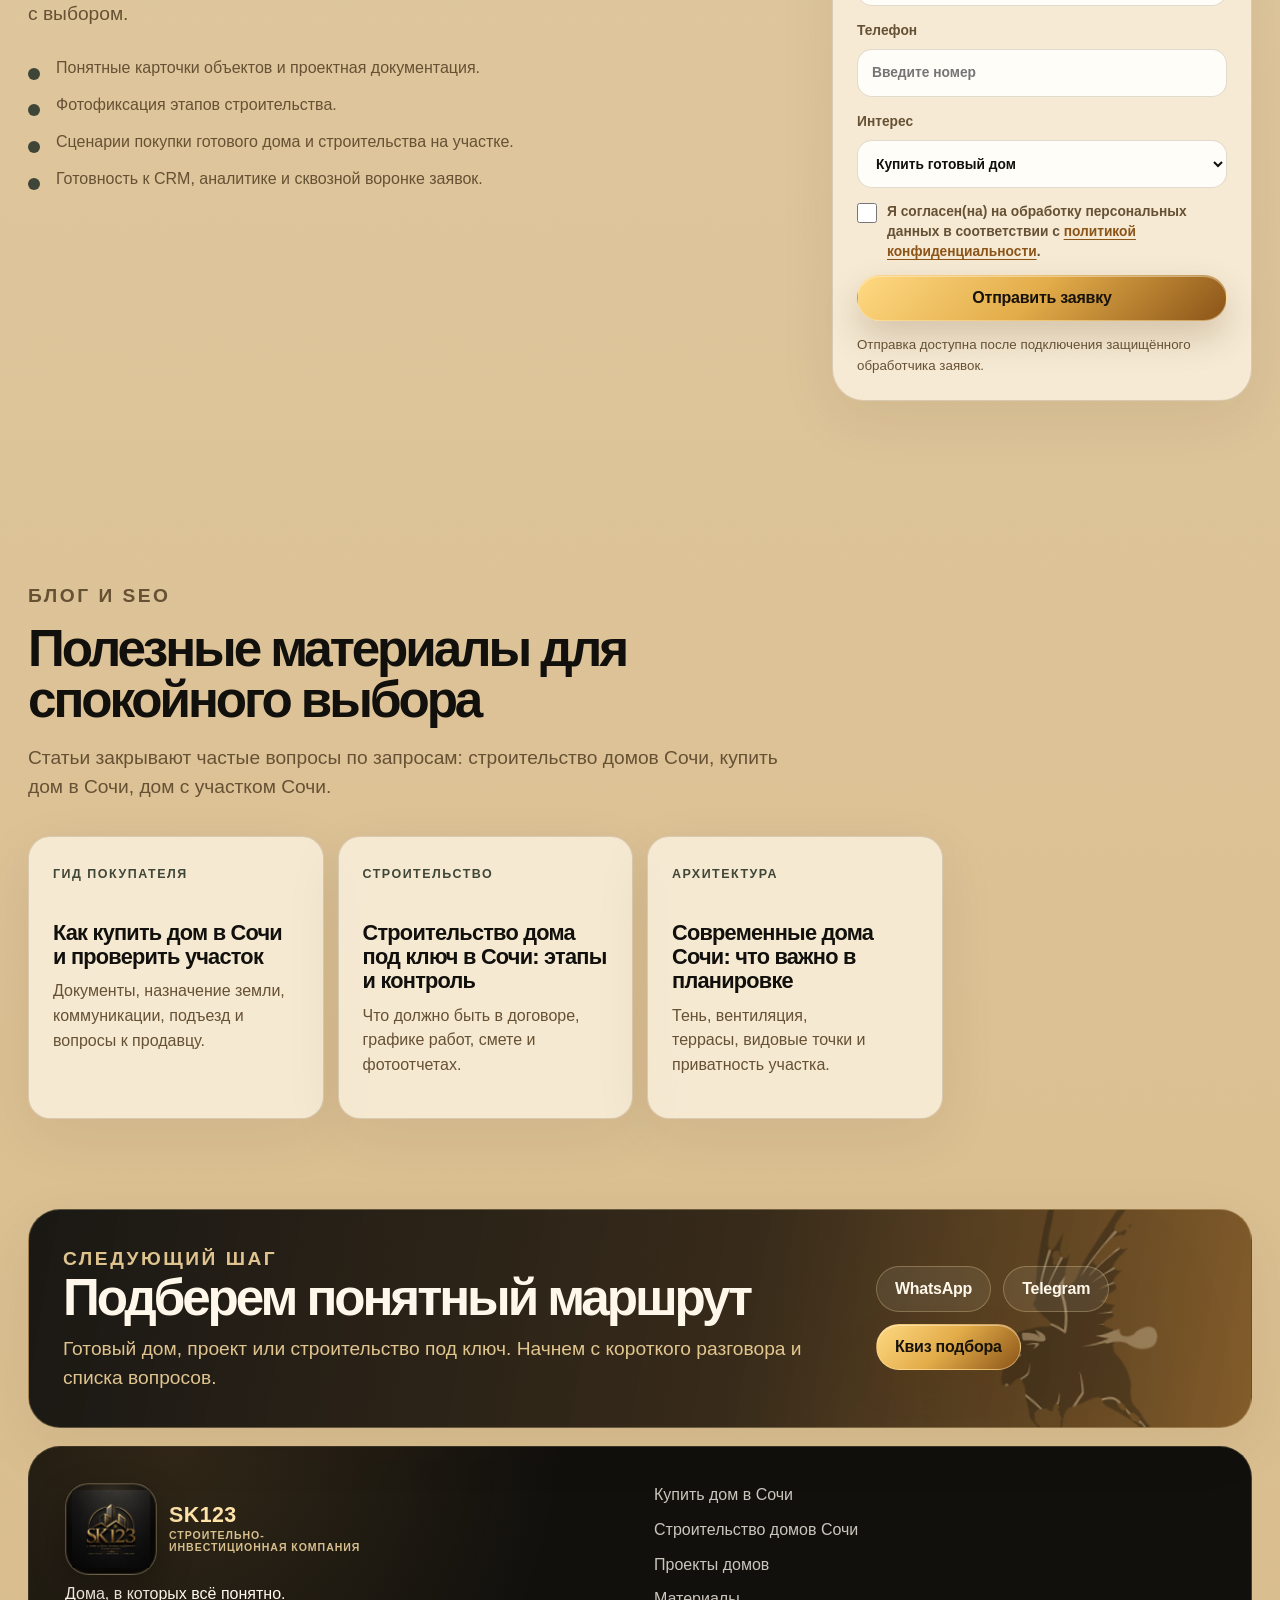
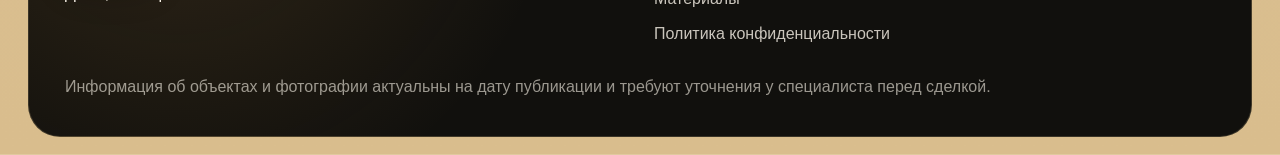
==== commit 7efc7d1b: "Update object panels and catalog" ====
--- a/index.html
+++ b/index.html
@@ -70,19 +70,14 @@
           <div><dt>Сочи</dt><dd>районы с понятной логистикой</dd></div>
         </dl>
       </div>
-      <div class="hero-visual reveal" aria-label="Архитектурный образ современного дома в Сочи">
-        <div class="visual-card visual-main">
-          <div class="sun"></div>
-          <div class="mountains"></div>
-          <div class="house-shape">
-            <span></span><span></span><span></span>
-          </div>
-          <div class="pool-line"></div>
-        </div>
-        <div class="visual-note">
-          <strong>Не каталог объектов.</strong>
-          <span>Сайт помогает понять дом, район, процесс и следующий шаг.</span>
-        </div>
+      <div class="hero-visual reveal">
+        <figure class="hero-photo">
+          <img src="./assets/objects/object-1.jpg" alt="Современный дом SK123 в Сочи" fetchpriority="high">
+          <figcaption>
+            <strong>Современные дома в Сочи</strong>
+            <span>Архитектура, которая учитывает климат, рельеф и сценарий жизни.</span>
+          </figcaption>
+        </figure>
       </div>
     </section>
 
@@ -216,16 +211,22 @@
       </div>
       <div class="project-grid">
         <article class="project-card reveal">
-          <div class="project-visual linear-house"></div>
-          <div><h3>Linear 160</h3><p>Одноэтажный дом для участка с мягким рельефом. Терраса объединяет кухню, гостиную и сад.</p><span>160 м² · 3 спальни · плоская кровля</span></div>
+          <button class="project-visual" data-house="object-1" type="button" aria-label="Открыть карточку объекта Дом в КП «Иверия»">
+            <img src="./assets/objects/object-1.jpg" alt="Дом в КП «Иверия»" loading="lazy" decoding="async">
+          </button>
+          <div><h3>Дом в КП «Иверия»</h3><p>Современный дом на закрытой территории в Адлерском районе. Панорамное остекление и готовые инженерные подключения.</p><span>130 м² · участки 4,19–4,55 сот. · строительство</span></div>
         </article>
         <article class="project-card reveal">
-          <div class="project-visual terrace-house"></div>
-          <div><h3>Terrace 220</h3><p>Дом с выразительной террасой и вторым светом. Подходит для семьи и приема гостей.</p><span>220 м² · 4 спальни · панорамное остекление</span></div>
+          <button class="project-visual" data-house="object-7" type="button" aria-label="Открыть карточку объекта Дом в Весёлом">
+            <img src="./assets/objects/object-7.jpg" alt="Дом в Весёлом" loading="lazy" decoding="async">
+          </button>
+          <div><h3>Дом в Весёлом</h3><p>Готовый дом со свободной планировкой, видом на горы и закрытой территорией.</p><span>141 м² · 4,7 сот. · готовый дом</span></div>
         </article>
         <article class="project-card reveal">
-          <div class="project-visual slope-house"></div>
-          <div><h3>Slope 280</h3><p>Решение для склонов. Нижний уровень можно использовать под гараж, мастерскую или гостевую зону.</p><span>280 м² · 5 спален · работа с рельефом</span></div>
+          <button class="project-visual" data-house="object-8" type="button" aria-label="Открыть карточку объекта Дом на Золотом Гребешке">
+            <img src="./assets/objects/object-8.jpg" alt="Дом на Золотом Гребешке" loading="lazy" decoding="async">
+          </button>
+          <div><h3>Дом на Золотом Гребешке</h3><p>Дом в окружении зелени с видом на горы, подключенными коммуникациями и готовой черновой планировкой.</p><span>138 м² · участок 5,65 сот. · 4 спальни</span></div>
         </article>
       </div>
     </section>
--- a/styles.css
+++ b/styles.css
@@ -393,6 +393,56 @@
   min-height: clamp(520px, 48vw, 620px);
 }
 
+.hero-photo {
+  position: relative;
+  height: 100%;
+  min-height: inherit;
+  margin: 0;
+  overflow: hidden;
+  border: 1px solid rgba(255, 224, 163, 0.52);
+  border-radius: 42px;
+  background: var(--paper-2);
+  box-shadow: var(--shadow);
+}
+
+.hero-photo::after {
+  content: "";
+  position: absolute;
+  inset: 0;
+  background: linear-gradient(180deg, transparent 42%, rgba(17, 16, 13, 0.62));
+  pointer-events: none;
+}
+
+.hero-photo img {
+  display: block;
+  width: 100%;
+  height: 100%;
+  min-height: inherit;
+  object-fit: cover;
+  object-position: center;
+}
+
+.hero-photo figcaption {
+  position: absolute;
+  right: 22px;
+  bottom: 22px;
+  left: 22px;
+  z-index: 1;
+  display: grid;
+  gap: 4px;
+  padding: 18px;
+  border: 1px solid rgba(255, 255, 255, 0.26);
+  border-radius: 20px;
+  background: rgba(17, 16, 13, 0.48);
+  backdrop-filter: blur(12px);
+  color: #fff9ee;
+}
+
+.hero-photo figcaption span {
+  color: rgba(255, 249, 238, 0.8);
+  font-size: 0.92rem;
+}
+
 .visual-card {
   position: relative;
   overflow: hidden;
@@ -700,6 +750,20 @@
   background: linear-gradient(145deg, var(--paper-2), var(--sand));
 }
 
+.house-media-button {
+  width: 100%;
+  padding: 0;
+  border: 0;
+  color: inherit;
+  text-align: inherit;
+}
+
+.house-media-button:focus-visible,
+.project-visual:focus-visible {
+  outline: 4px solid rgba(139, 84, 24, 0.58);
+  outline-offset: -4px;
+}
+
 .house-media {
   height: 250px;
 }
@@ -773,6 +837,12 @@
   font-weight: 680;
 }
 
+.house-meta .is-sold,
+.detail-meta .is-sold {
+  background: #8b2e22;
+  color: #fff9ee;
+}
+
 .house-price {
   margin-bottom: 12px;
   font-size: 1.4rem;
@@ -903,11 +973,31 @@
 }
 
 .project-visual {
+  position: relative;
+  display: block;
   height: 190px;
+  padding: 0;
+  overflow: hidden;
+  border: 0;
   border-radius: 24px;
   background: linear-gradient(145deg, var(--paper-2), var(--sand));
-  position: relative;
-  overflow: hidden;
+}
+
+.project-visual img {
+  display: block;
+  width: 100%;
+  height: 100%;
+  object-fit: cover;
+  transition: transform 0.35s ease;
+}
+
+.project-card:hover .project-visual img {
+  transform: scale(1.035);
+}
+
+.project-visual::before,
+.project-visual::after {
+  display: none;
 }
 
 .project-visual::before {
@@ -1073,17 +1163,36 @@
 
 .house-dialog,
 .quiz-dialog {
-  width: min(calc(100% - 28px), 960px);
-  max-height: min(92vh, 900px);
+  position: fixed;
+  top: 0;
+  right: 0;
+  bottom: 0;
+  left: auto;
+  width: 50vw;
+  max-width: none;
+  height: 100dvh;
+  max-height: 100dvh;
+  margin: 0;
   padding: 0;
+  overflow-y: auto;
   border: 0;
-  border-radius: 34px;
+  border-radius: 34px 0 0 34px;
   background: var(--paper);
-  box-shadow: 0 36px 100px rgba(0,0,0,0.25);
+  box-shadow: -24px 0 72px rgba(0, 0, 0, 0.22);
   color: var(--graphite);
 }
 
-.quiz-dialog { width: min(calc(100% - 28px), 560px); }
+.quiz-dialog { width: 33.333vw; }
+
+.house-dialog[open],
+.quiz-dialog[open] {
+  animation: panel-slide-in 0.32s cubic-bezier(0.2, 0.8, 0.2, 1);
+}
+
+@keyframes panel-slide-in {
+  from { transform: translateX(100%); }
+  to { transform: translateX(0); }
+}
 
 .house-dialog::backdrop,
 .quiz-dialog::backdrop {
@@ -1424,7 +1533,11 @@
   .site-footer { gap: 22px; padding: 26px; }
   .footer-brand .brand-logo-wrap { width: min(280px, 100%); height: auto; border-radius: 20px; }
   .house-dialog,
-  .quiz-dialog { width: min(calc(100% - 16px), 960px); border-radius: 26px; }
+  .quiz-dialog {
+    left: 0;
+    width: 100%;
+    border-radius: 0;
+  }
   .detail-layout { padding: 18px; }
   .detail-visual,
   .detail-media,
